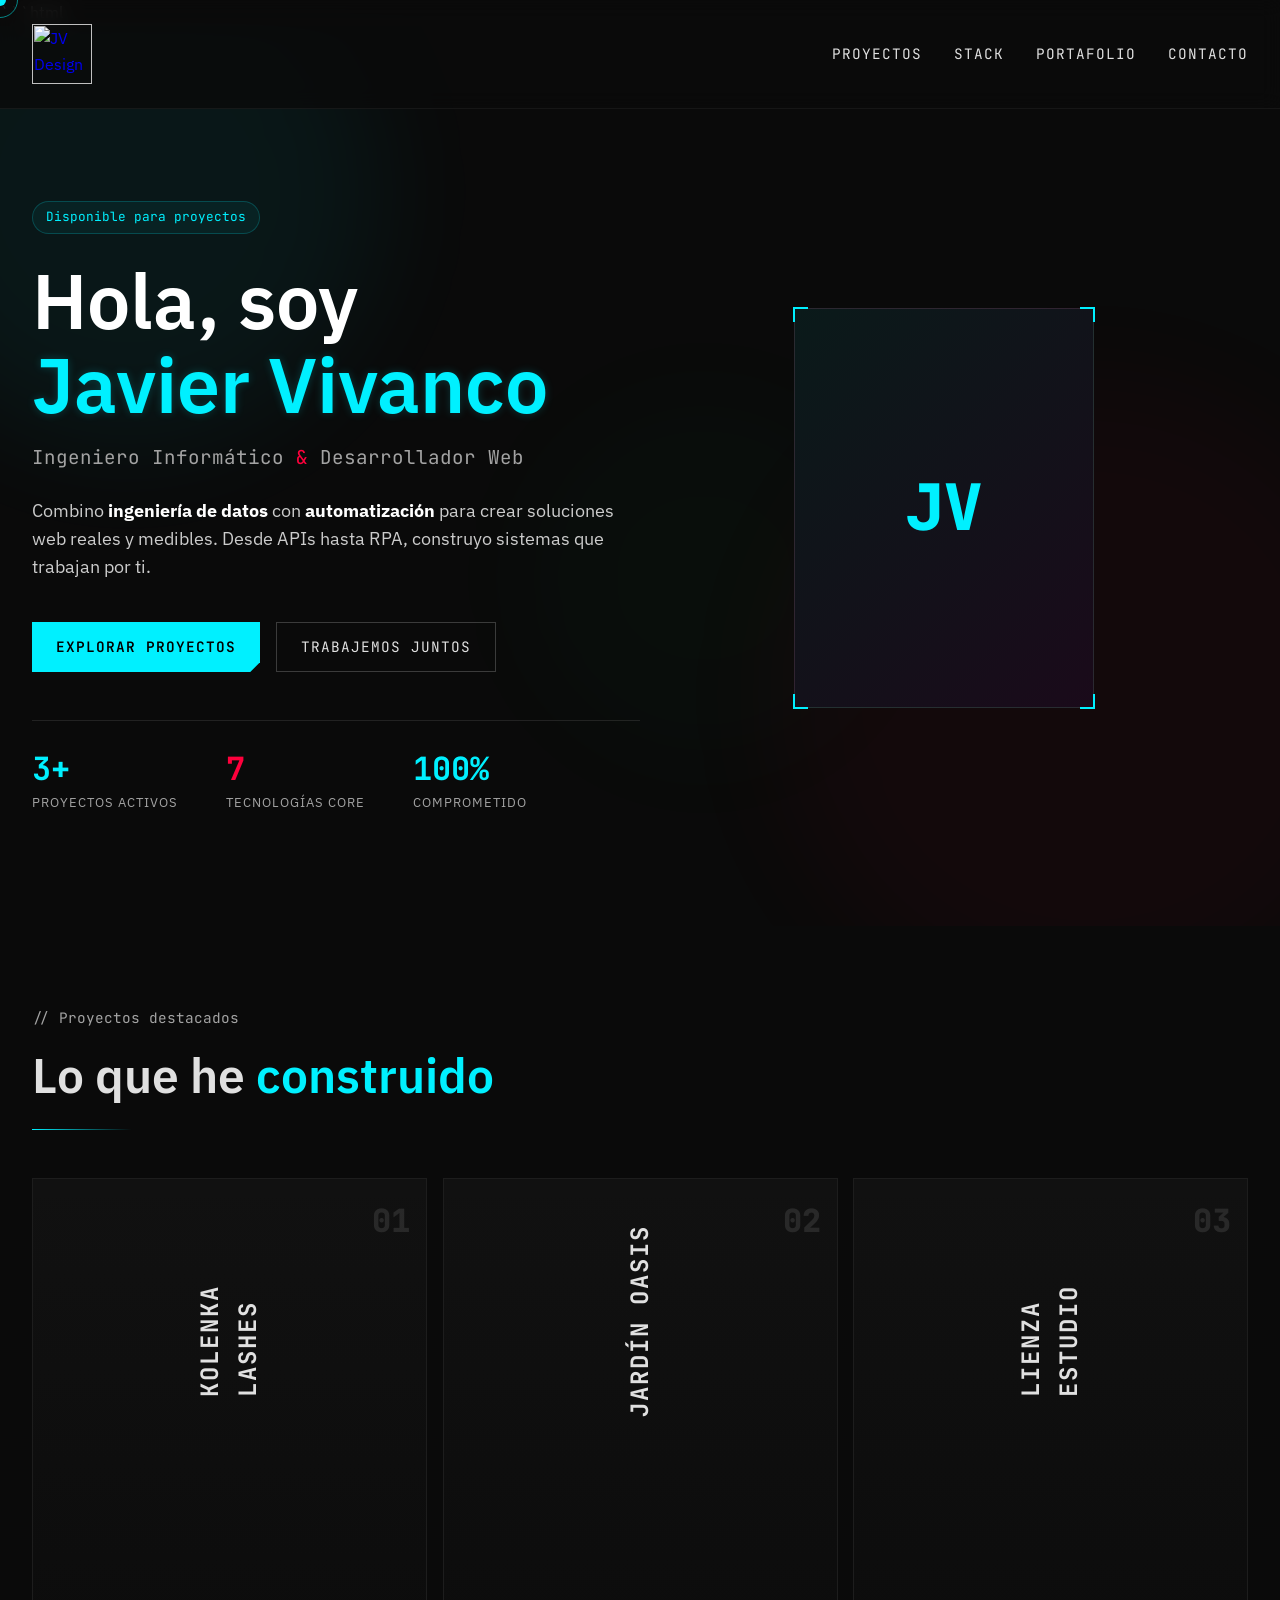
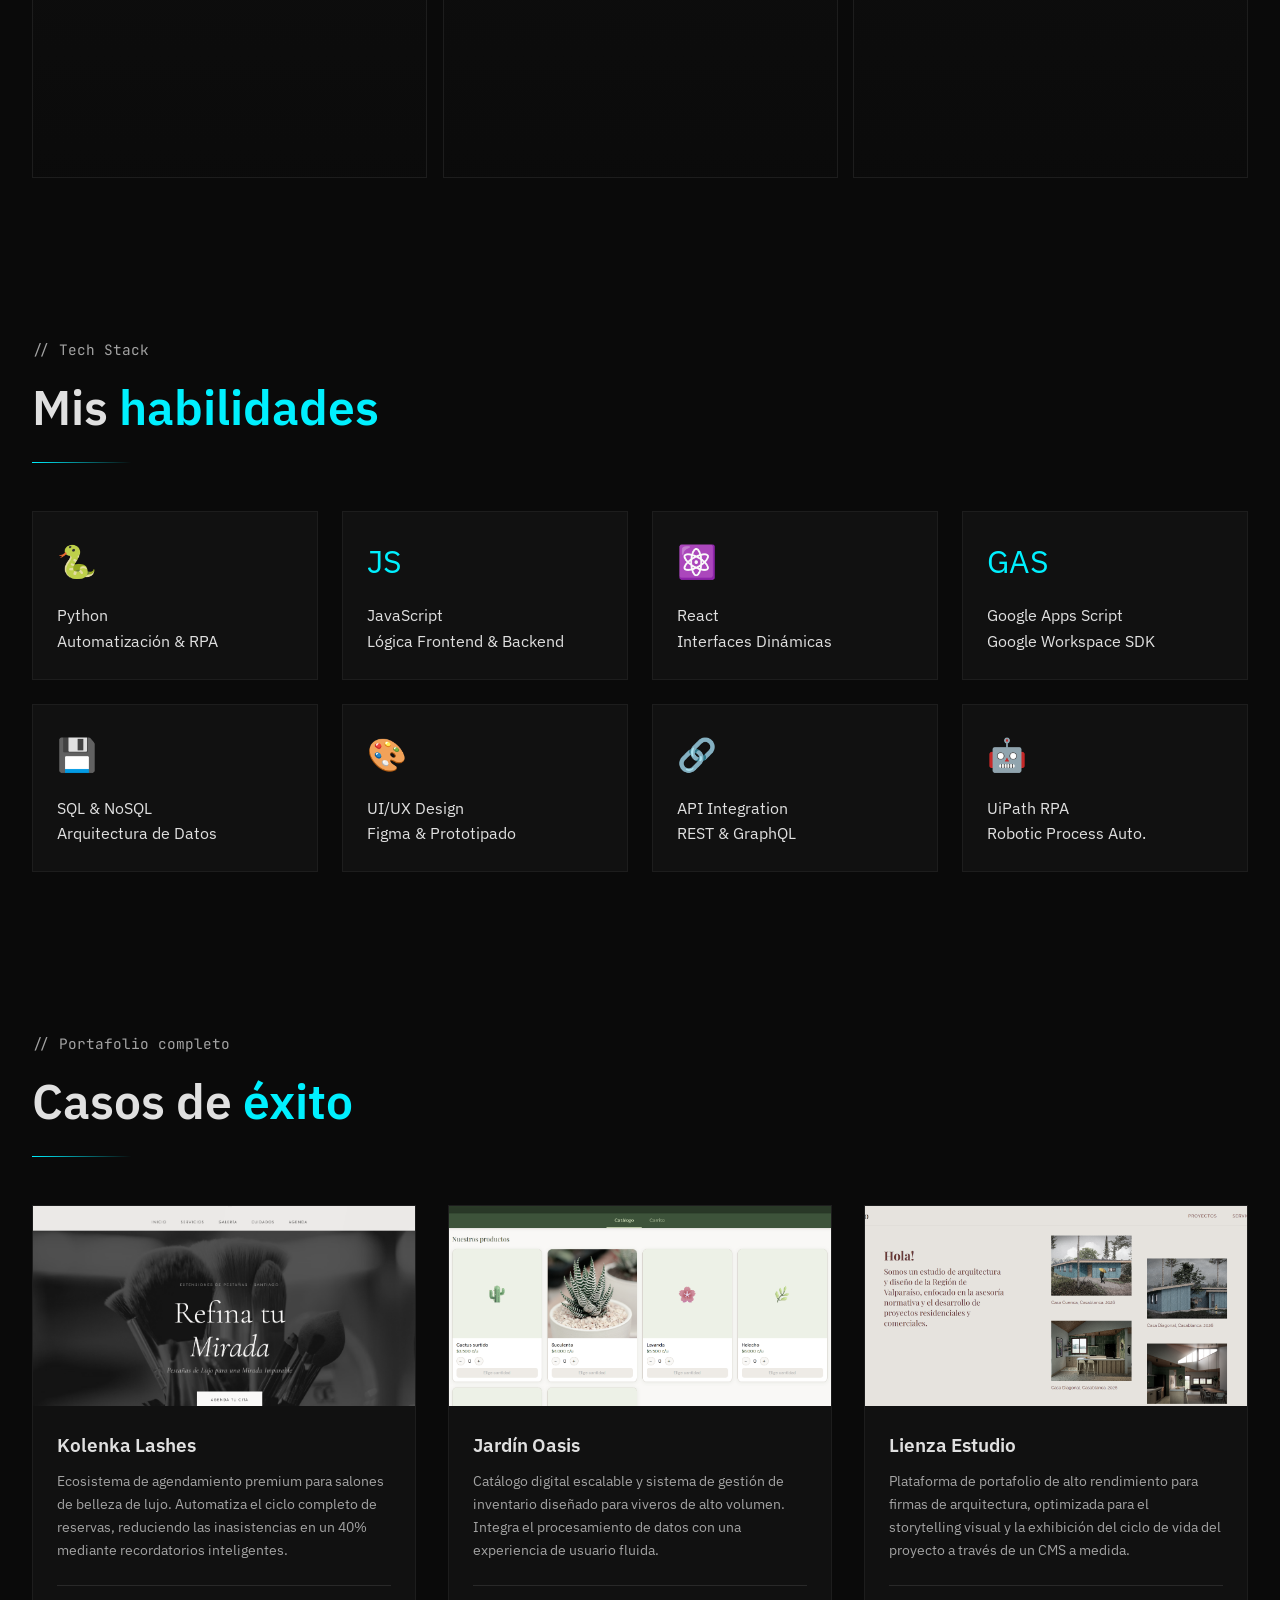
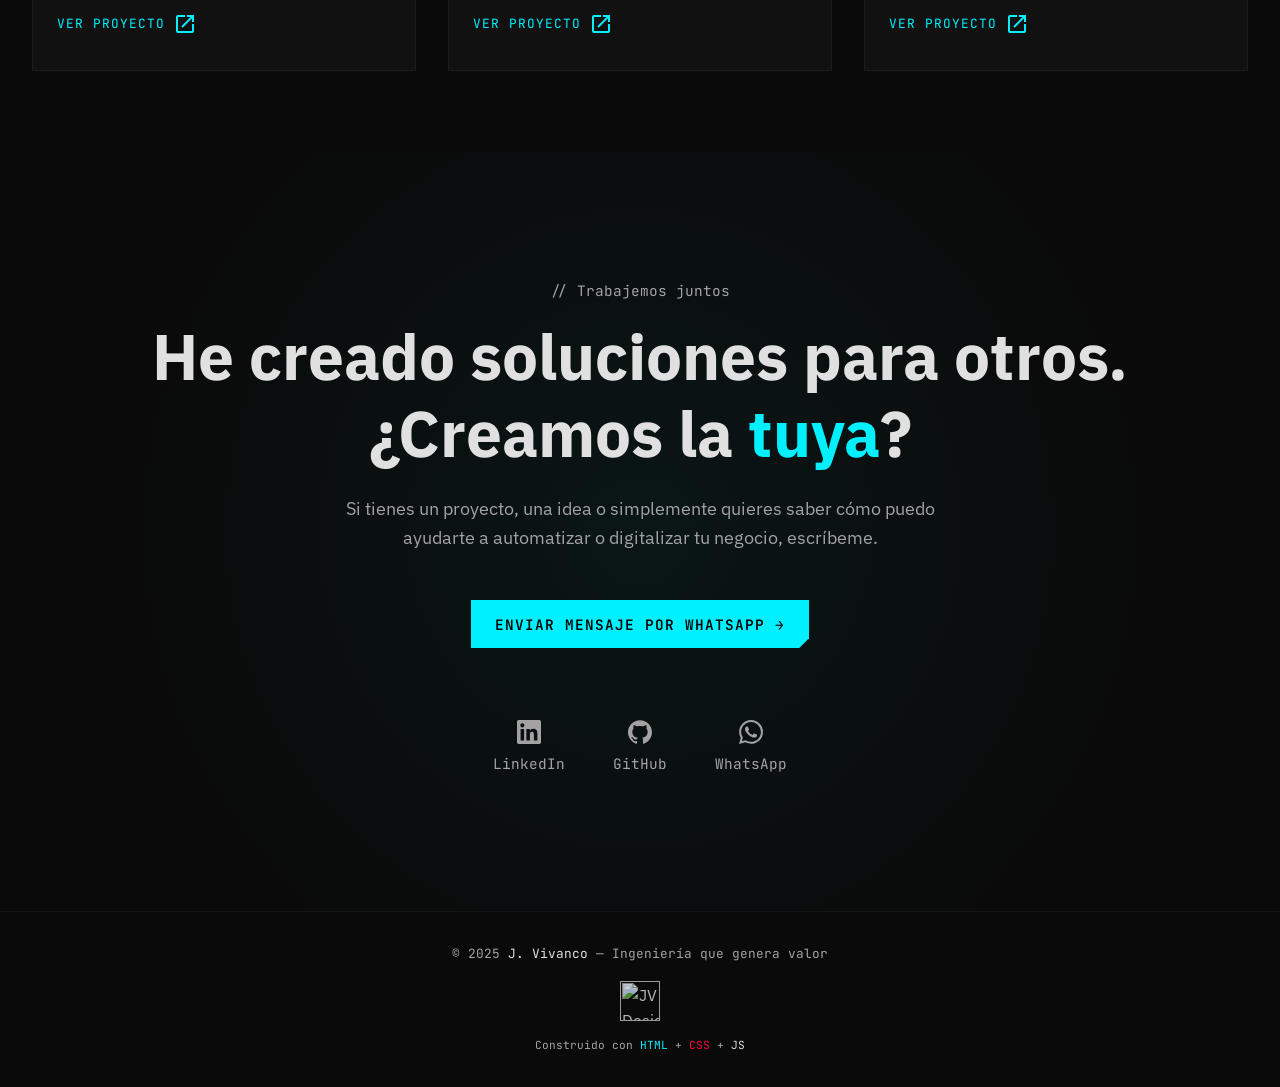
==== index.html @ 3ca5e7ee "Corrección index" ====
<html lang="es">

<head></head>

<body>```html




    <meta charset="utf-8" />
    <meta content="width=device-width, initial-scale=1.0" name="viewport" />
    <title>JV Design Solutions | Javier Vivanco - Ingeniería &amp; Desarrollo Web</title>
    <meta
        content="Especialista en automatización de procesos, ingeniería de datos y desarrollo de soluciones web de alto impacto. Transforma tu negocio con tecnología real."
        name="description" />
    <meta content="JV Design Solutions - Ingeniería que genera valor" property="og:title" />
    <meta
        content="Automatización, datos y desarrollo web a medida. Revisa mis proyectos destacados como Kolenka Lashes y Jardín Oasis."
        property="og:description" />
    <meta
        content="https://images.unsplash.com/photo-1555066931-4365d14bab8c?auto=format&amp;fit=crop&amp;w=1200&amp;q=80"
        property="og:image" />
    <meta content="https://jvivancodev.github.io" property="og:url" />
    <meta content="website" property="og:type" />
    <meta content="summary_large_image" name="twitter:card" />
    <meta content="JV Design Solutions - Ingeniería que genera valor" name="twitter:title" />
    <meta
        content="Automatización, datos y desarrollo web a medida. Revisa mis proyectos destacados como Kolenka Lashes y Jardín Oasis."
        name="twitter:description" />
    <meta
        content="https://images.unsplash.com/photo-1555066931-4365d14bab8c?auto=format&amp;fit=crop&amp;w=1200&amp;q=80"
        name="twitter:image" />
    <link href="https://fonts.googleapis.com" rel="preconnect" />
    <link crossorigin="" href="https://fonts.gstatic.com" rel="preconnect" />
    <link as="style" href="https://fonts.googleapis.com/css2?family=JetBrains+Mono:..." rel="preload" />
    <link
        href="https://fonts.googleapis.com/css2?family=JetBrains+Mono:ital,wght@0,100..800;1,100..800&amp;family=IBM+Plex+Sans:ital,wght@0,300;0,400;0,500;0,600;1,300&amp;display=swap"
        rel="stylesheet" />
    <link href="favicon.ico" rel="icon" type="image/png" />
    <link rel="stylesheet" href="css/styles.css">
    <script type="application/ld+json">
{
  "@context": "https://schema.org",
  "@type": "Person",
  "name": "Javier Vivanco",
  "jobTitle": "Ingeniero Informático",
  "url": "https://tudominio.com",
  "sameAs": [
    "https://www.linkedin.com/in/javier-vivanco/",
    "https://github.com/JVivancoDev"
  ]
}
</script>
    <link
        href="https://fonts.googleapis.com/css2?family=Material+Symbols+Outlined:wght,FILL@100..700,0..1&amp;display=swap"
        rel="stylesheet" />
    <div class="cursor" id="cursor"></div>
    <div class="cursor-ring" id="cursorRing"></div>
    <!-- NAV -->
    <nav>
        <a class="nav-logo" href="#hero">
            <img alt="JV Design Solutions" class="logo-img" loading="lazy"
                src="https://lh3.googleusercontent.com/aida/[base64]"
                style="height: 60px; width: auto; object-fit: contain;" />
        </a>
        <ul class="nav-links">
            <li><a href="#proyectos">Proyectos</a></li>
            <li><a href="#habilidades">Stack</a></li>
            <li><a href="#portafolio">Portafolio</a></li>
            <li><a href="#contacto">Contacto</a></li>
        </ul>
        <div class="burger" id="burger">
            <span></span>
            <span></span>
            <span></span>
        </div>
    </nav>
    <!-- HERO -->
    <section id="hero">
        <div class="hero-ambient">
            <div class="blob blob-1"></div>
            <div class="blob blob-2"></div>
            <div class="blob blob-3"></div>
        </div>
        <div class="hero-content">
            <div class="hero-tag">Disponible para proyectos</div>
            <h1>
                <span class="name">Hola, soy</span><br /><span class="accent-cyan">Javier Vivanco</span>
            </h1>
            <p class="hero-role">Ingeniero Informático <span>&amp;</span> Desarrollador Web</p>
            <p class="hero-desc">
                Combino <strong>ingeniería de datos</strong> con <strong>automatización</strong> para crear soluciones
                web
                reales y medibles. Desde APIs hasta RPA, construyo sistemas que trabajan por ti.
            </p>
            <div class="hero-cta">
                <a class="btn-primary" href="#portafolio">Explorar proyectos</a>
                <a class="btn-outline" href="#contacto">Trabajemos juntos</a>
            </div>
            <div class="hero-stats">
                <div class="stat">
                    <span class="stat-n">3+</span>
                    <span class="stat-l">Proyectos activos</span>
                </div>
                <div class="stat">
                    <span class="stat-n mag">7</span>
                    <span class="stat-l">Tecnologías core</span>
                </div>
                <div class="stat">
                    <span class="stat-n">100%</span>
                    <span class="stat-l">Comprometido</span>
                </div>
            </div>
        </div>
        <div class="hero-avatar">
            <div class="avatar-frame">
                <div class="avatar-glow"></div>
                <img alt="J. Vivanco" class="avatar-img" decoding="async" loading="lazy"
                    onerror="this.style.display='none'; this.parentElement.style.background='linear-gradient(135deg,#0a1a1a,#1a0a1a)'; this.parentElement.innerHTML += '&lt;div style=\'position:absolute;inset:0;display:flex;align-items:center;justify-content:center;font-family:var(--font-mono);color:var(--cyan);font-size:4rem;font-weight:800;\'&gt;JV&lt;/div&gt;';"
                    src="https://lh3.googleusercontent.com/aida/[base64]" />
                <div class="avatar-corner tl"></div>
                <div class="avatar-corner tr"></div>
                <div class="avatar-corner bl"></div>
                <div class="avatar-corner br"></div>
            </div>
        </div>
    </section>
    <!-- PANELS (Proyectos destacados) -->
    <section id="proyectos">
        <div class="section-container reveal">
            <div class="section-header">
                <span class="section-label">// Proyectos destacados</span>
                <h2 class="section-title">Lo que he <span class="g">construido</span></h2>
                <div class="section-divider"></div>
            </div>
        </div>
        <div class="panels-container reveal">
            <!-- Panel 1 -->
            <div class="panel panel-1">
                <div class="panel-bg"
                    style="background-image: url('https://lh3.googleusercontent.com/aida/[base64]');">
                </div>
                <div class="panel-overlay"></div>
                <div class="panel-accent-line"></div>
                <div class="panel-number">01</div>
                <div class="panel-content">
                    <span class="panel-title-v">KOLENKA LASHES</span>
                    <div class="panel-badge">Automatización &amp; Web</div>
                    <div class="panel-expanded">
                        <h3>Kolenka Lashes</h3>
                        <p class="panel-desc">Ecosistema de agendamiento premium para salones de belleza de lujo.
                            Automatiza el ciclo completo de reservas, reduciendo las inasistencias en un 40% mediante
                            recordatorios inteligentes.</p>
                        <div class="panel-tags">
                            <span class="panel-tag">Google Apps Script</span>
                            <span class="panel-tag">Calendar API</span>
                            <span class="panel-tag">Python</span>
                            <span class="panel-tag">HTML/CSS</span>
                        </div>
                        <button class="panel-btn" onclick="openModal('kolenka')">Ver más →</button>
                    </div>
                </div>
            </div>
            <!-- Panel 2 -->
            <div class="panel panel-2">
                <div class="panel-bg"
                    style="background-image: url('https://lh3.googleusercontent.com/aida/[base64]');">
                </div>
                <div class="panel-overlay"></div>
                <div class="panel-accent-line"></div>
                <div class="panel-number">02</div>
                <div class="panel-content">
                    <span class="panel-title-v">JARDÍN OASIS</span>
                    <div class="panel-badge">Catálogo &amp; Datos</div>
                    <div class="panel-expanded">
                        <h3>Jardín Oasis</h3>
                        <p class="panel-desc">Catálogo digital escalable y sistema de gestión de inventario diseñado
                            para viveros de alto volumen. Integra el procesamiento de datos con una experiencia de
                            usuario fluida.</p>
                        <div class="panel-tags">
                            <span class="panel-tag">JavaScript</span>
                            <span class="panel-tag">SQL</span>
                            <span class="panel-tag">Google Sheets API</span>
                            <span class="panel-tag">CSS</span>
                        </div>
                        <button class="panel-btn" onclick="openModal('jardin')">Ver más →</button>
                    </div>
                </div>
            </div>
            <!-- Panel 3 -->
            <div class="panel panel-3">
                <div class="panel-bg"
                    style="background-image: url('https://lh3.googleusercontent.com/aida/[base64]');">
                </div>
                <div class="panel-overlay"></div>
                <div class="panel-accent-line"></div>
                <div class="panel-number">03</div>
                <div class="panel-content">
                    <span class="panel-title-v">LIENZA ESTUDIO</span>
                    <div class="panel-badge">Web Portafolio Arquitectura</div>
                    <div class="panel-expanded">
                        <h3>Lienza Estudio</h3>
                        <p class="panel-desc">Plataforma de portafolio de alto rendimiento para firmas de arquitectura,
                            optimizada para el storytelling visual y la exhibición del ciclo de vida del proyecto a
                            través de un CMS a medida.</p>
                        <div class="panel-tags">
                            <span class="panel-tag">Google Apps Script</span>
                            <span class="panel-tag">HTML/CSS</span>
                            <span class="panel-tag">JavaScript</span>
                            <span class="panel-tag">Python</span>
                        </div>
                        <button class="panel-btn" onclick="openModal('lienza')">Ver más →</button>
                    </div>
                </div>
            </div>
        </div>
    </section>
    <!-- SKILLS -->
    <section id="habilidades">
        <div class="section-header reveal">
            <span class="section-label">// Tech Stack</span>
            <h2 class="section-title">Mis <span class="g">habilidades</span></h2>
            <div class="section-divider"></div>
        </div>
        <div class="skills-grid reveal" id="skills-container"></div>
    </section>
    <!-- PORTFOLIO CARDS -->
    <section id="portafolio">
        <div class="section-header reveal">
            <span class="section-label">// Portafolio completo</span>
            <h2 class="section-title">Casos de <span class="g">éxito</span></h2>
            <div class="section-divider"></div>
        </div>
        <div class="portfolio-grid" id="projects-container"></div>
    </section>
    <!-- CONTACT -->
    <section id="contacto">
        <div class="contact-ambient"></div>
        <div class="reveal">
            <span class="section-label">// Trabajemos juntos</span>
            <h2 class="contact-cta">He creado soluciones para otros.<br />¿Creamos la <span class="g">tuya</span>?</h2>
            <p class="contact-sub">Si tienes un proyecto, una idea o simplemente quieres saber cómo puedo ayudarte a
                automatizar o digitalizar tu negocio, escríbeme.</p>
            <div style="display:flex;justify-content:center;">
                <a class="btn-primary" href="https://wa.me/56936757475" style="font-size:.9rem;" target="_blank">Enviar
                    mensaje
                    por WhatsApp →</a>
            </div>
            <div class="contact-links">
                <a class="contact-link" href="https://www.linkedin.com/in/javier-vivanco/" target="_blank">
                    <svg viewbox="0 0 24 24">
                        <path
                            d="M20.447 20.452h-3.554v-5.569c0-1.328-.027-3.037-1.852-3.037-1.853 0-2.136 1.445-2.136 2.939v5.667H9.351V9h3.414v1.561h.046c.477-.9 1.637-1.85 3.37-1.85 3.601 0 4.267 2.37 4.267 5.455v6.286zM5.337 7.433c-1.144 0-2.063-.926-2.063-2.065 0-1.138.92-2.063 2.063-2.063 1.14 0 2.064.925 2.064 2.063 0 1.139-.925 2.065-2.064 2.065zm1.782 13.019H3.555V9h3.564v11.452zM22.225 0H1.771C.792 0 0 .774 0 1.729v20.542C0 23.227.792 24 1.771 24h20.451C23.2 24 24 23.227 24 22.271V1.729C24 .774 23.2 0 22.222 0h.003z">
                        </path>
                    </svg>
                    LinkedIn
                </a>
                <a class="contact-link" href="https://github.com/JVivancoDev" target="_blank">
                    <svg viewbox="0 0 24 24">
                        <path
                            d="M12 .297c-6.63 0-12 5.373-12 12 0 5.303 3.438 9.8 8.205 11.385.6.113.82-.258.82-.577 0-.285-.01-1.04-.015-2.04-3.338.724-4.042-1.61-4.042-1.61C4.422 18.07 3.633 17.7 3.633 17.7c-1.087-.744.084-.729.084-.729 1.205.084 1.838 1.236 1.838 1.236 1.07 1.835 2.809 1.305 3.495.998.108-.776.417-1.305.76-1.605-2.665-.3-5.466-1.332-5.466-5.93 0-1.31.465-2.38 1.235-3.22-.135-.303-.54-1.523.105-3.176 0 0 1.005-.322 3.3 1.23.96-.267 1.98-.399 3-.405 1.02.006 2.04.138 3 .405 2.28-1.552 3.285-1.23 3.285-1.23.645 1.653.24 2.873.12 3.176.765.84 1.23 1.91 1.23 3.22 0 4.61-2.805 5.625-5.475 5.92.42.36.81 1.096.81 2.22 0 1.606-.015 2.896-.015 3.286 0 .315.21.69.825.57C20.565 22.092 24 17.592 24 12.297c0-6.627-5.373-12-12-12">
                        </path>
                    </svg>
                    GitHub
                </a>
                <a class="contact-link wsp" href="https://wa.me/56936757475" target="_blank">
                    <svg viewbox="0 0 24 24">
                        <path
                            d="M17.472 14.382c-.297-.149-1.758-.867-2.03-.967-.273-.099-.471-.148-.67.15-.197.297-.767.966-.94 1.164-.173.199-.347.223-.644.075-.297-.15-1.255-.463-2.39-1.475-.883-.788-1.48-1.761-1.653-2.059-.173-.297-.018-.458.13-.606.134-.133.298-.347.446-.52.149-.174.198-.298.298-.497.099-.198.05-.371-.025-.52-.075-.149-.669-1.612-.916-2.207-.242-.579-.487-.5-.669-.51-.173-.008-.371-.01-.57-.01-.198 0-.52.074-.792.372-.272.297-1.04 1.016-1.04 2.479 0 1.462 1.065 2.875 1.213 3.074.149.198 2.096 3.2 5.077 4.487.709.306 1.262.489 1.694.625.712.227 1.36.195 1.871.118.571-.085 1.758-.719 2.006-1.413.248-.694.248-1.289.173-1.413-.074-.124-.272-.198-.57-.347m-5.421 7.403h-.004a9.87 9.87 0 01-5.031-1.378l-.361-.214-3.741.982.998-3.648-.235-.374a9.86 9.86 0 01-1.51-5.26c.001-5.45 4.436-9.884 9.888-9.884 2.64 0 5.122 1.03 6.988 2.898a9.825 9.825 0 012.893 6.994c-.003 5.45-4.437 9.884-9.885 9.884m8.413-18.297A11.815 11.815 0 0012.05 0C5.495 0 .16 5.335.157 11.892c0 2.096.547 4.142 1.588 5.945L.057 24l6.305-1.654a11.882 11.882 0 005.683 1.448h.005c6.554 0 11.89-5.335 11.893-11.893a11.821 11.821 0 00-3.48-8.413z">
                        </path>
                    </svg>
                    WhatsApp
                </a>
            </div>
        </div>
    </section>
    <!-- FOOTER -->
    <footer>
        <p class="footer-text">© 2025 <span>J. Vivanco</span> — Ingeniería que genera valor</p>
        <img alt="JV Design Solutions" class="logo-img" loading="lazy"
            src="https://lh3.googleusercontent.com/aida/[base64]"
            style="height: 40px; width: auto; opacity: 0.8; object-fit: contain;" />
        <p class="footer-sig" style="font-family:var(--font-mono);font-size:.7rem;color:var(--text-muted);">Construido
            con
            <span style="color:var(--cyan)">HTML</span> + <span style="color:var(--magenta)">CSS</span> + <span
                style="color:var(--text)">JS</span>
        </p>
    </footer>
    <!-- MODAL GALERÍA -->
    <div class="modal-overlay" id="modal" onclick="closeModalOutside(event)">
        <div class="modal-box">
            <div class="modal-header">
                <span class="modal-title" id="modal-title">Galería Técnica</span>
                <button class="modal-close" onclick="closeModal()">✕</button>
            </div>
            <div class="modal-body" id="modal-body"></div>
        </div>
    </div>
    <script src="js/script.js"></script>
</body>

</html>
---- css/styles.css ----
/* Previous styles ... */
:root {
  --cyan: #00f0ff;
  --cyan-dim: rgba(0, 240, 255, 0.2);
  --magenta: #ff003c;
  --bg: #0a0a0a;
  --bg-panel: #111111;
  --text: #e0e0e0;
  --text-muted: #a3a3a3;
  /* Improved contrast for WCAG AA */
  --font-mono: 'JetBrains Mono', monospace;
  --font-sans: 'IBM Plex Sans', sans-serif;
  --transition: 0.3s cubic-bezier(0.25, 0.8, 0.25, 1);
}

* {
  box-sizing: border-box;
  margin: 0;
  padding: 0;
}

html {
  scroll-behavior: smooth;
}

body {
  font-family: var(--font-sans);
  background-color: var(--bg);
  color: var(--text);
  overflow-x: hidden;
  line-height: 1.6;
}

/* Improved focus states for accessibility */
a:focus-visible,
button:focus-visible,
.panel:focus-visible,
.skill-card:focus-visible,
.project-card:focus-visible {
  outline: 2px solid var(--cyan);
  outline-offset: 4px;
  border-radius: 4px;
}

.text-muted {
  color: var(--text-muted);
}

.accent-cyan {
  color: var(--cyan);
  text-shadow: 0 0 10px var(--cyan-dim);
}

.g {
  color: var(--cyan);
}

.blob,
.panel,
.project-card {
  will-change: transform, opacity;
}

/* ── CUSTOM CURSOR ── */
@media (hover: hover) {
  body {
    cursor: none;
  }
}

/* ── CUSTOM CURSOR ── */
.cursor {
  position: fixed;
  top: 0;
  left: 0;
  width: 12px;
  height: 12px;
  background: var(--cyan);
  border-radius: 50%;
  pointer-events: none;
  z-index: 9999;
  /* mix-blend-mode: screen; */
  transform: translate(0, 0);
  transition: width .2s, height .2s, background .2s;
}

.cursor-ring {
  position: fixed;
  top: 0;
  left: 0;
  width: 36px;
  height: 36px;
  border: 1px solid rgba(0, 255, 255, 0.5);
  border-radius: 50%;
  pointer-events: none;
  z-index: 9998;
  transform: translate(0, 0);
  transition: transform .1s ease, width .3s, height .3s, border-color .3s;
}

body.hovering .cursor {
  width: 6px;
  height: 6px;
}

body.hovering .cursor-ring {
  width: 54px;
  height: 54px;
  border-color: var(--magenta);
}

/* ── CORRECCIÓN DEL CURSOR (Solo fragmento solicitado) ── */

/* Deshabilitar el cursor nativo en todo el sitio para que solo se vea el personalizado */
html,
body,
a,
button,
.panel,
.skill-card,
.project-card {
  cursor: none !important;
}

/* El cursor personalizado sigue manteniendo su lógica de posicionamiento por JS */
.cursor,
.cursor-ring {
  position: fixed;
  top: 0;
  left: 0;
  pointer-events: none;
  z-index: 9999;
  transform: translate(-50%, -50%);
}

/* Opcional: Asegurar que en móviles se recupere el comportamiento táctil estándar */
@media (max-width: 1024px) {

  html,
  body,
  a,
  button {
    cursor: auto !important;
  }

  .cursor,
  .cursor-ring {
    display: none !important;
  }
}

nav {
  position: fixed;
  top: 0;
  width: 100%;
  padding: 1.5rem 2rem;
  display: flex;
  justify-content: space-between;
  align-items: center;
  z-index: 1000;
  background: rgba(10, 10, 10, 0.8);
  backdrop-filter: blur(10px);
  border-bottom: 1px solid rgba(255, 255, 255, 0.05);
}

.nav-logo .logo-img {
  height: 40px;
  width: auto;
}

.nav-links {
  display: flex;
  list-style: none;
  gap: 2rem;
}

.nav-links a {
  color: var(--text);
  text-decoration: none;
  font-family: var(--font-mono);
  font-size: 0.9rem;
  text-transform: uppercase;
  letter-spacing: 1px;
  transition: color var(--transition);
  min-height: 44px;
  /* Minimum tap target */
  min-width: 44px;
  display: inline-flex;
  align-items: center;
  justify-content: center;
}

@media (hover: hover) {
  .nav-links a:hover {
    color: var(--cyan);
  }
}

.burger {
  display: none;
  flex-direction: column;
  gap: 5px;
  cursor: pointer;
  min-height: 44px;
  /* Minimum tap target */
  min-width: 44px;
  justify-content: center;
  align-items: center;
}

.burger span {
  width: 25px;
  height: 2px;
  background: var(--text);
  transition: var(--transition);
}

#hero {
  min-height: 100vh;
  display: flex;
  align-items: center;
  padding: 6rem 2rem 2rem;
  position: relative;
  overflow: hidden;
  max-width: 1400px;
  margin: 0 auto;
}

.hero-ambient {
  position: absolute;
  inset: 0;
  z-index: -1;
  overflow: hidden;
}

.blob {
  position: absolute;
  border-radius: 50%;
  filter: blur(60px);
  opacity: 0.4;
  animation: float 15s infinite alternate ease-in-out;
  transform: translateZ(0);
}

.blob-1 {
  top: -10%;
  left: -10%;
  width: 40vw;
  height: 40vw;
  background: rgba(0, 240, 255, 0.15);
}

.blob-2 {
  bottom: -10%;
  right: -10%;
  width: 50vw;
  height: 50vw;
  background: rgba(255, 0, 60, 0.1);
  animation-delay: -5s;
}

.blob-3 {
  top: 40%;
  left: 40%;
  width: 30vw;
  height: 30vw;
  background: rgba(0, 255, 128, 0.05);
  animation-delay: -10s;
}

@keyframes float {
  0% {
    transform: translate(0, 0) scale(1) translateZ(0);
  }

  100% {
    transform: translate(5%, 5%) scale(1.05) translateZ(0);
  }
}

.hero-content {
  flex: 1;
  max-width: 800px;
  z-index: 1;
}

.hero-tag {
  display: inline-block;
  font-family: var(--font-mono);
  font-size: 0.8rem;
  color: var(--cyan);
  border: 1px solid var(--cyan-dim);
  padding: 0.3rem 0.8rem;
  border-radius: 20px;
  margin-bottom: 1.5rem;
  background: rgba(0, 240, 255, 0.05);
}

.hero-content h1 {
  font-size: clamp(2.5rem, 6vw, 5rem);
  line-height: 1.1;
  margin-bottom: 1rem;
  font-weight: 600;
}

.name {
  color: #fff;
}

.hero-role {
  font-family: var(--font-mono);
  font-size: clamp(1rem, 2vw, 1.2rem);
  color: var(--text-muted);
  margin-bottom: 1.5rem;
}

.hero-role span {
  color: var(--magenta);
}

.hero-desc {
  font-size: 1.1rem;
  max-width: 600px;
  margin-bottom: 2.5rem;
  color: #ccc;
}

.hero-desc strong {
  color: #fff;
}

.hero-cta {
  display: flex;
  gap: 1rem;
  margin-bottom: 3rem;
}

.btn-primary,
.btn-outline,
.panel-btn {
  padding: 0.8rem 1.5rem;
  font-family: var(--font-mono);
  font-size: 0.9rem;
  text-decoration: none;
  text-transform: uppercase;
  letter-spacing: 1px;
  transition: var(--transition);
  cursor: pointer;
  display: inline-flex;
  align-items: center;
  justify-content: center;
  border: none;
  min-height: 44px;
  /* Minimum tap target */
}

.btn-primary {
  background: var(--cyan);
  color: #000;
  font-weight: 600;
  clip-path: polygon(0 0, 100% 0, 100% calc(100% - 10px), calc(100% - 10px) 100%, 0 100%);
}

.btn-outline {
  background: transparent;
  color: var(--text);
  border: 1px solid rgba(255, 255, 255, 0.2);
}

@media (hover: hover) {
  .btn-primary:hover {
    background: #fff;
    transform: translateY(-2px);
  }

  .btn-outline:hover {
    border-color: var(--cyan);
    color: var(--cyan);
  }
}

.hero-stats {
  display: flex;
  gap: 3rem;
  border-top: 1px solid rgba(255, 255, 255, 0.1);
  padding-top: 2rem;
}

.stat {
  display: flex;
  flex-direction: column;
}

.stat-n {
  font-family: var(--font-mono);
  font-size: 2rem;
  font-weight: 700;
  color: var(--cyan);
  line-height: 1;
}

.stat-n.mag {
  color: var(--magenta);
}

.stat-l {
  font-size: 0.8rem;
  color: var(--text-muted);
  text-transform: uppercase;
  letter-spacing: 1px;
  margin-top: 0.5rem;
}

.hero-avatar {
  flex: 1;
  display: flex;
  justify-content: center;
  align-items: center;
  perspective: 1000px;
}

.avatar-frame {
  position: relative;
  width: 300px;
  height: 400px;
  border: 1px solid rgba(255, 255, 255, 0.1);
  background: var(--bg-panel);
  transform-style: preserve-3d;
  transition: transform 0.5s ease;
}

@media (hover: hover) {
  .avatar-frame:hover {
    transform: rotateY(-5deg) rotateX(5deg);
  }
}

.avatar-glow {
  position: absolute;
  inset: -20px;
  background: radial-gradient(circle at center, rgba(0, 240, 255, 0.2), transparent 70%);
  opacity: 0;
  transition: opacity var(--transition);
  z-index: -1;
}

@media (hover: hover) {
  .avatar-frame:hover .avatar-glow {
    opacity: 1;
  }
}

.avatar-img {
  width: 100%;
  height: 100%;
  object-fit: cover;
  filter: grayscale(100%) contrast(1.2);
  transition: filter var(--transition);
}

@media (hover: hover) {
  .avatar-frame:hover .avatar-img {
    filter: grayscale(0%);
  }
}

.avatar-corner {
  position: absolute;
  width: 15px;
  height: 15px;
  border: 2px solid var(--cyan);
}

.tl {
  top: -2px;
  left: -2px;
  border-right: none;
  border-bottom: none;
}

.tr {
  top: -2px;
  right: -2px;
  border-left: none;
  border-bottom: none;
}

.bl {
  bottom: -2px;
  left: -2px;
  border-right: none;
  border-top: none;
}

.br {
  bottom: -2px;
  right: -2px;
  border-left: none;
  border-top: none;
}

section {
  padding: 5rem 2rem;
  max-width: 1400px;
  margin: 0 auto;
}

.section-header {
  margin-bottom: 3rem;
}

.section-label {
  font-family: var(--font-mono);
  color: var(--text-muted);
  font-size: 0.9rem;
}

.section-title {
  font-size: clamp(2rem, 4vw, 3rem);
  font-weight: 600;
  margin-top: 0.5rem;
}

.section-divider {
  height: 1px;
  background: linear-gradient(90deg, var(--cyan), transparent);
  width: 100px;
  margin-top: 1rem;
}

.panels-container {
  display: flex;
  flex-direction: column;
  gap: 2rem;
}

.panel {
  position: relative;
  height: 250px;
  background: var(--bg-panel);
  border: 1px solid rgba(255, 255, 255, 0.05);
  overflow: hidden;
  display: flex;
  align-items: center;
  transition: all 0.4s ease;
  cursor: pointer;
}

@media (min-width: 768px) {
  .panels-container {
    flex-direction: row;
    height: 600px;
    gap: 1rem;
  }

  .panel {
    height: 100%;
    flex: 1;
  }

  @media (hover: hover) {
    .panel:hover {
      flex: 3;
    }
  }
}

.panel-bg {
  position: absolute;
  inset: 0;
  background-size: cover;
  background-position: center;
  filter: grayscale(100%) opacity(0.3);
  transition: filter 0.4s ease;
}

@media (hover: hover) {
  .panel:hover .panel-bg {
    filter: grayscale(0%) opacity(0.6);
  }
}

.panel-overlay {
  position: absolute;
  inset: 0;
  background: linear-gradient(to top, rgba(10, 10, 10, 0.9) 0%, transparent 100%);
}

.panel-accent-line {
  position: absolute;
  top: 0;
  left: 0;
  width: 100%;
  height: 3px;
  background: var(--cyan);
  transform: scaleX(0);
  transform-origin: left;
  transition: transform 0.4s ease;
}

@media (hover: hover) {
  .panel:hover .panel-accent-line {
    transform: scaleX(1);
  }
}

.panel-number {
  position: absolute;
  top: 1rem;
  right: 1rem;
  font-family: var(--font-mono);
  font-size: 2rem;
  font-weight: 800;
  color: rgba(255, 255, 255, 0.1);
  transition: color 0.4s ease;
}

@media (hover: hover) {
  .panel:hover .panel-number {
    color: var(--cyan);
  }
}

.panel-content {
  position: relative;
  z-index: 2;
  padding: 2rem;
  width: 100%;
  height: 100%;
  display: flex;
  flex-direction: column;
  justify-content: flex-end;
}

.panel-title-v {
  font-family: var(--font-mono);
  font-size: 1.5rem;
  font-weight: 700;
  letter-spacing: 2px;
  margin-bottom: auto;
  transition: opacity 0.3s;
}

@media (min-width: 768px) {
  .panel-title-v {
    writing-mode: vertical-rl;
    text-orientation: mixed;
    transform: rotate(180deg);
    margin: auto;
  }

  @media (hover: hover) {
    .panel:hover .panel-title-v {
      opacity: 0;
      position: absolute;
    }
  }
}

.panel-badge {
  display: inline-block;
  font-family: var(--font-mono);
  font-size: 0.7rem;
  background: var(--cyan-dim);
  color: var(--cyan);
  padding: 0.3rem 0.6rem;
  border-radius: 4px;
  margin-bottom: 1rem;
  opacity: 1;
  transform: translateY(0);
}

.panel-expanded {
  opacity: 1;
  transform: translateY(0);
  transition: all 0.4s ease;
}

@media (min-width: 768px) {

  .panel-badge,
  .panel-expanded {
    opacity: 0;
    transform: translateY(20px);
  }

  @media (hover: hover) {

    .panel:hover .panel-badge,
    .panel:hover .panel-expanded {
      opacity: 1;
      transform: translateY(0);
      transition-delay: 0.1s;
    }
  }
}

.panel-expanded h3 {
  font-size: 2rem;
  margin-bottom: 0.5rem;
}

.panel-desc {
  color: #ccc;
  font-size: 0.9rem;
  margin-bottom: 1.5rem;
  max-width: 400px;
}

.panel-tags {
  display: flex;
  flex-wrap: wrap;
  gap: 0.5rem;
  margin-bottom: 1.5rem;
}

.panel-tag {
  font-family: var(--font-mono);
  font-size: 0.7rem;
  padding: 0.2rem 0.5rem;
  border: 1px solid rgba(255, 255, 255, 0.2);
}

.panel-btn {
  background: #fff;
  color: #000;
  clip-path: polygon(0 0, 100% 0, 100% calc(100% - 10px), calc(100% - 10px) 100%, 0 100%);
}

.skills-grid {
  display: grid;
  grid-template-columns: repeat(auto-fill, minmax(250px, 1fr));
  gap: 1.5rem;
}

.skill-card {
  background: var(--bg-panel);
  border: 1px solid rgba(255, 255, 255, 0.05);
  padding: 1.5rem;
  transition: var(--transition);
  position: relative;
  overflow: hidden;
}

@media (hover: hover) {
  .skill-card:hover {
    border-color: rgba(0, 240, 255, 0.3);
    transform: translateY(-5px);
  }
}

.skill-card::before {
  content: '';
  position: absolute;
  top: 0;
  left: 0;
  width: 100%;
  height: 2px;
  background: var(--cyan);
  transform: scaleX(0);
  transform-origin: left;
  transition: transform 0.3s ease;
}

@media (hover: hover) {
  .skill-card:hover::before {
    transform: scaleX(1);
  }
}

.skill-icon {
  font-size: 2rem;
  margin-bottom: 1rem;
  color: var(--cyan);
}

.skill-title {
  font-size: 1.2rem;
  font-weight: 600;
  margin-bottom: 0.5rem;
}

.skill-desc {
  color: var(--text-muted);
  font-size: 0.9rem;
}

.portfolio-grid {
  display: grid;
  grid-template-columns: repeat(auto-fill, minmax(300px, 1fr));
  gap: 2rem;
}

.project-card {
  background: var(--bg-panel);
  border: 1px solid rgba(255, 255, 255, 0.05);
  transition: var(--transition);
  display: flex;
  flex-direction: column;
}

@media (hover: hover) {
  .project-card:hover {
    border-color: rgba(255, 255, 255, 0.2);
    transform: translateY(-5px);
  }
}

.project-img-container {
  height: 200px;
  overflow: hidden;
  position: relative;
}

.project-img {
  width: 100%;
  height: 100%;
  object-fit: cover;
  filter: grayscale(50%);
  transition: filter var(--transition), transform var(--transition);
}

@media (hover: hover) {
  .project-card:hover .project-img {
    filter: grayscale(0%);
    transform: scale(1.05);
  }
}

.project-info {
  padding: 1.5rem;
  flex: 1;
  display: flex;
  flex-direction: column;
}

.project-title {
  font-size: 1.2rem;
  margin-bottom: 0.5rem;
  font-weight: 600;
}

.project-desc {
  color: var(--text-muted);
  font-size: 0.9rem;
  margin-bottom: 1.5rem;
  flex: 1;
}

.project-footer {
  display: flex;
  justify-content: space-between;
  align-items: center;
  border-top: 1px solid rgba(255, 255, 255, 0.1);
  padding-top: 1rem;
}

.project-link {
  color: var(--cyan);
  text-decoration: none;
  font-family: var(--font-mono);
  font-size: 0.8rem;
  text-transform: uppercase;
  letter-spacing: 1px;
  display: inline-flex;
  align-items: center;
  gap: 0.5rem;
  min-height: 44px;
  min-width: 44px;
}

@media (hover: hover) {
  .project-link:hover {
    text-decoration: underline;
  }
}

#contacto {
  text-align: center;
  position: relative;
  padding: 8rem 2rem;
}

.contact-ambient {
  position: absolute;
  inset: 0;
  background: radial-gradient(circle at center, rgba(0, 240, 255, 0.05), transparent 70%);
  z-index: -1;
}

#contacto .section-label {
  display: block;
  margin-bottom: 1rem;
}

.contact-cta {
  font-size: clamp(2rem, 5vw, 4rem);
  font-weight: 700;
  margin-bottom: 1.5rem;
  line-height: 1.2;
}

.contact-sub {
  color: var(--text-muted);
  max-width: 600px;
  margin: 0 auto 3rem;
  font-size: 1.1rem;
}

.contact-links {
  display: flex;
  justify-content: center;
  gap: 2rem;
  margin-top: 4rem;
  flex-wrap: wrap;
}

.contact-link {
  display: inline-flex;
  flex-direction: column;
  align-items: center;
  justify-content: center;
  gap: 0.5rem;
  color: var(--text-muted);
  text-decoration: none;
  font-family: var(--font-mono);
  font-size: 0.9rem;
  transition: var(--transition);
  min-height: 44px;
  /* Minimum tap target */
  min-width: 44px;
  padding: 0.5rem;
}

.contact-link svg {
  width: 24px;
  height: 24px;
  fill: currentColor;
}

@media (hover: hover) {
  .contact-link:hover {
    color: #fff;
    transform: translateY(-3px);
  }

  .contact-link.wsp:hover {
    color: #25D366;
  }
}

footer {
  padding: 2rem;
  border-top: 1px solid rgba(255, 255, 255, 0.05);
  display: flex;
  flex-direction: column;
  align-items: center;
  gap: 1rem;
  text-align: center;
}

.footer-text {
  font-family: var(--font-mono);
  font-size: 0.8rem;
  color: var(--text-muted);
}

.footer-text span {
  color: var(--text);
}

footer .logo-img {
  height: 20px;
  opacity: 0.5;
}

/* OPTIMIZED MODAL STYLES */
.modal-overlay {
  position: fixed;
  inset: 0;
  background: rgba(0, 0, 0, 0);
  backdrop-filter: blur(0px);
  z-index: 2000;
  display: none;
  align-items: center;
  justify-content: center;
  transition: background-color 0.4s ease, backdrop-filter 0.4s ease;
  pointer-events: none;
}

.modal-overlay.active {
  display: flex;
  background: rgba(0, 0, 0, 0.85);
  backdrop-filter: blur(10px);
  pointer-events: auto;
}

.modal-box {
  background: var(--bg);
  border: 1px solid rgba(255, 255, 255, 0.1);
  width: 90%;
  max-width: 900px;
  max-height: 90vh;
  overflow-y: auto;
  position: relative;
  opacity: 0;
  transform: translateY(30px) scale(0.95);
  transition: transform 0.5s cubic-bezier(0.16, 1, 0.3, 1), opacity 0.4s ease;
  will-change: transform, opacity;
}

.modal-box.active {
  opacity: 1;
  transform: translateY(0) scale(1);
}

.modal-header {
  padding: 1.5rem;
  border-bottom: 1px solid rgba(255, 255, 255, 0.1);
  display: flex;
  justify-content: space-between;
  align-items: center;
  position: sticky;
  top: 0;
  background: var(--bg);
  z-index: 10;
}

.modal-title {
  font-family: var(--font-mono);
  font-weight: 700;
  color: var(--cyan);
}

.modal-close {
  background: transparent;
  border: none;
  color: var(--text);
  font-size: 1.5rem;
  cursor: pointer;
  transition: color 0.3s;
  min-height: 44px;
  min-width: 44px;
  display: inline-flex;
  align-items: center;
  justify-content: center;
}

.modal-close:hover {
  color: var(--magenta);
}

.modal-body {
  padding: 2rem;
}

.modal-grid {
  display: grid;
  grid-template-columns: 1fr;
  gap: 2rem;
}

@media (min-width: 768px) {
  .modal-grid {
    grid-template-columns: 1fr 1fr;
  }
}

.modal-img-container {
  background: var(--bg-panel);
  border: 1px solid rgba(255, 255, 255, 0.05);
  padding: 0.5rem;
}

.modal-img {
  width: 100%;
  height: auto;
  display: block;
  border: 1px solid rgba(255, 255, 255, 0.1);
}

.modal-info h4 {
  font-size: 1.5rem;
  margin-bottom: 1rem;
}

.modal-info p {
  color: #ccc;
  margin-bottom: 1.5rem;
}

.modal-features {
  list-style: none;
  margin-bottom: 1.5rem;
}

.modal-features li {
  padding-left: 1.5rem;
  position: relative;
  margin-bottom: 0.5rem;
  font-size: 0.9rem;
  color: var(--text-muted);
}

.modal-features li::before {
  content: '>';
  position: absolute;
  left: 0;
  color: var(--cyan);
  font-family: var(--font-mono);
  font-weight: bold;
}

/* Skeleton Loading Styles */
@keyframes skeleton-pulse {
  0% {
    background-color: rgba(255, 255, 255, 0.05);
  }

  50% {
    background-color: rgba(255, 255, 255, 0.12);
  }

  100% {
    background-color: rgba(255, 255, 255, 0.05);
  }
}

.skeleton {
  animation: skeleton-pulse 1.5s ease-in-out infinite;
  border-radius: 4px;
}

.skeleton-text {
  height: 1em;
  margin-bottom: 0.5rem;
  width: 80%;
}

.skeleton-text.short {
  width: 50%;
}

.skeleton-icon {
  width: 2.5rem;
  height: 2.5rem;
  margin-bottom: 1rem;
  border-radius: 8px;
}

.skeleton-img {
  width: 100%;
  height: 200px;
}

/* Initially hide skeletons, to be toggled by JS when loading */
.skeleton-card {
  display: none;
}

.loading .skeleton-card {
  display: flex;
  flex-direction: column;
}

.loading .skill-card:not(.skeleton-card),
.loading .project-card:not(.skeleton-card) {
  display: none;
}

@media (max-width: 768px) {
  .burger {
    display: flex;
  }

  .nav-links {
    position: fixed;
    right: -100%;
    top: 70px;
    flex-direction: column;
    background: var(--bg);
    width: 100%;
    text-align: center;
    padding: 2rem 0;
    border-bottom: 1px solid rgba(255, 255, 255, 0.1);
    transition: right 0.3s ease;
  }

  .nav-links.nav-active {
    right: 0;
  }

  #hero {
    flex-direction: column-reverse;
    padding-top: 8rem;
    text-align: center;
  }

  .hero-cta {
    justify-content: center;
    flex-wrap: wrap;
  }

  .hero-stats {
    justify-content: center;
    flex-wrap: wrap;
    gap: 1.5rem;
  }

  .hero-avatar {
    margin-bottom: 3rem;
  }

  .avatar-frame {
    width: 250px;
    height: 250px;
    border-radius: 50%;
    overflow: hidden;
  }

  .avatar-corner {
    display: none;
  }
}
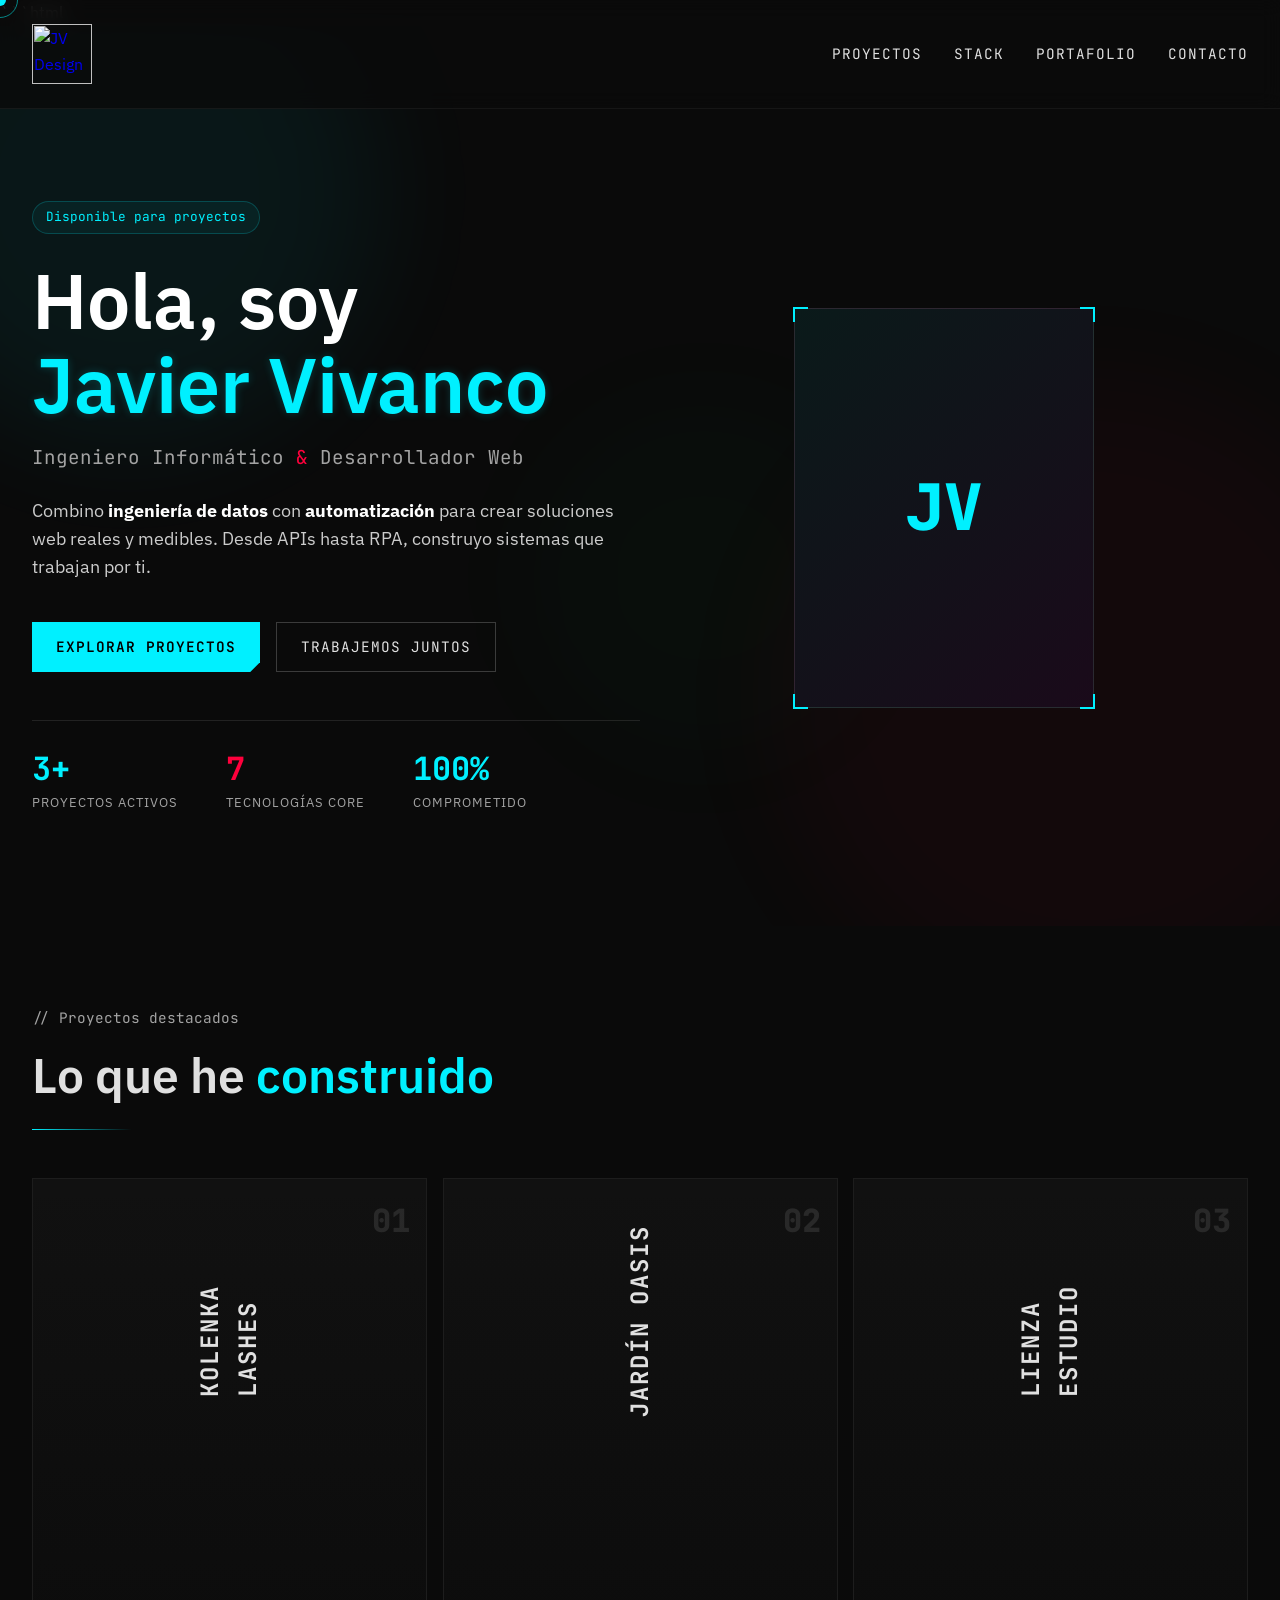
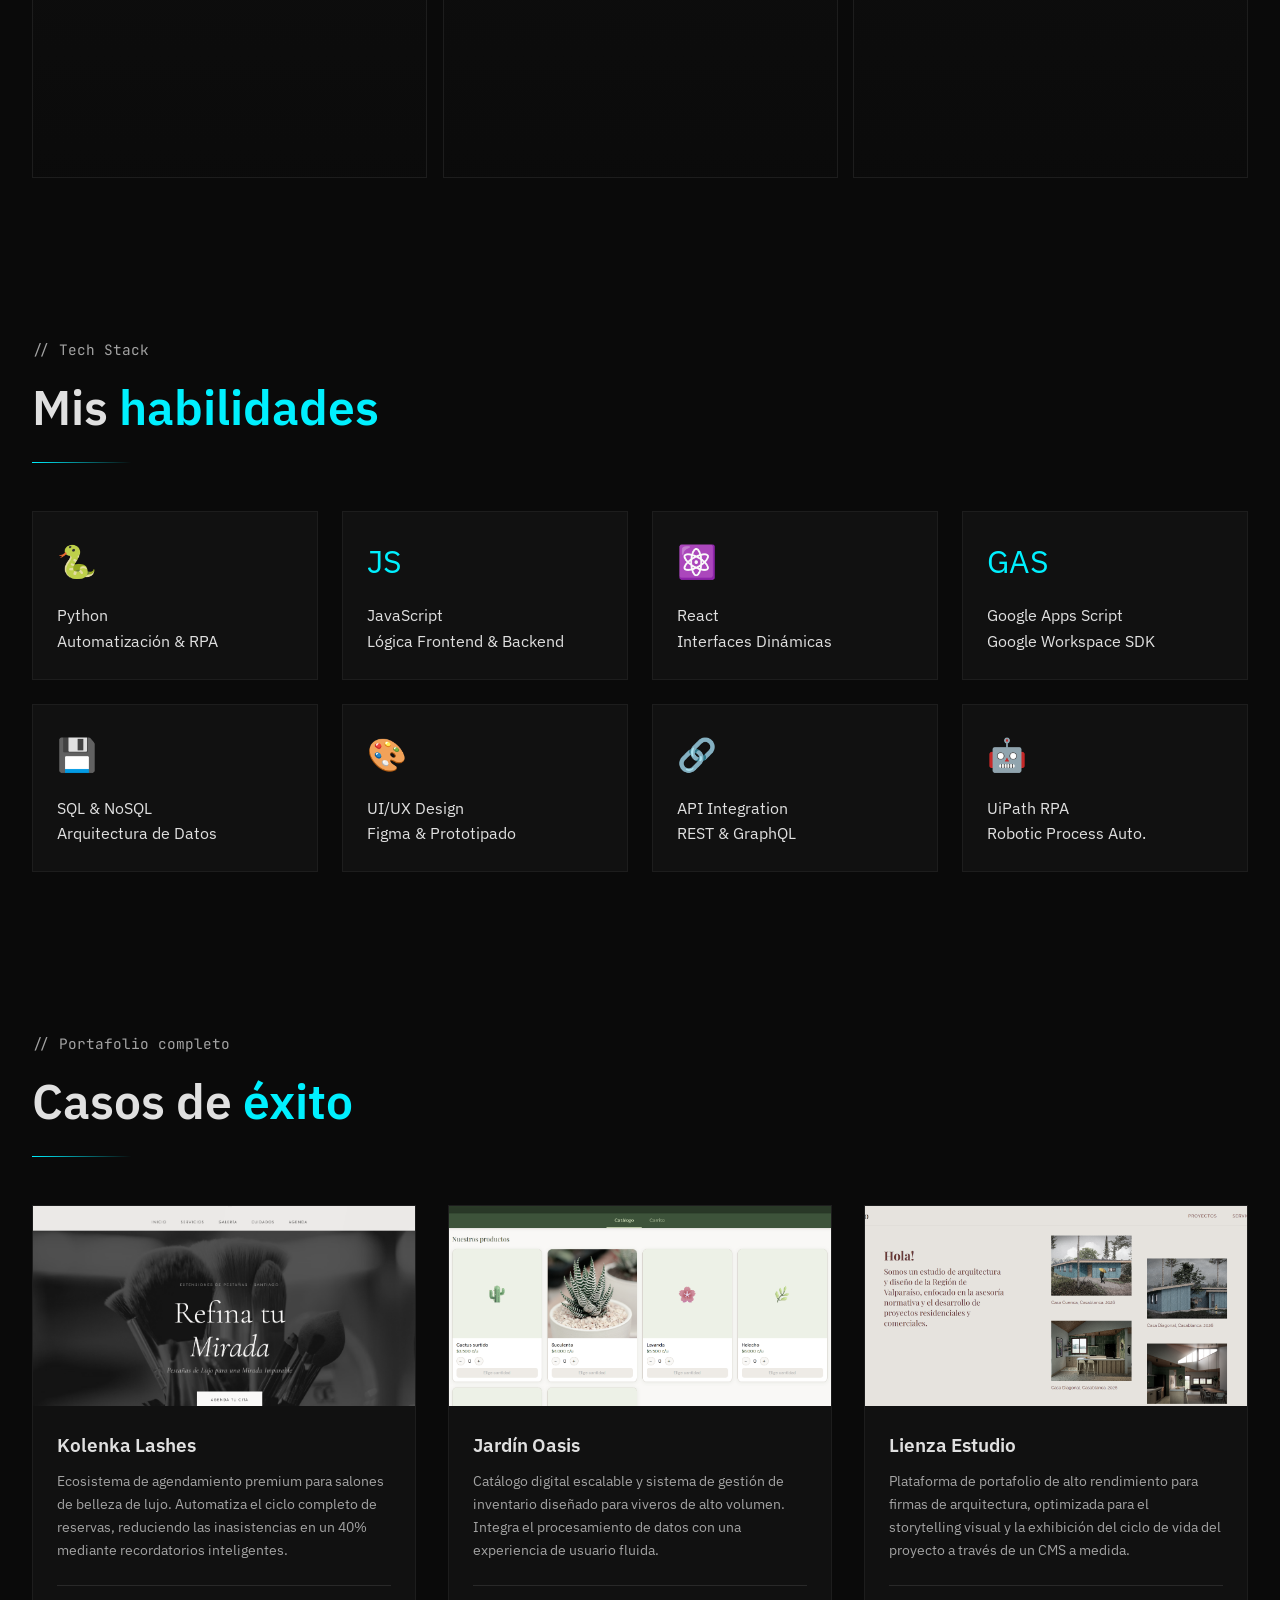
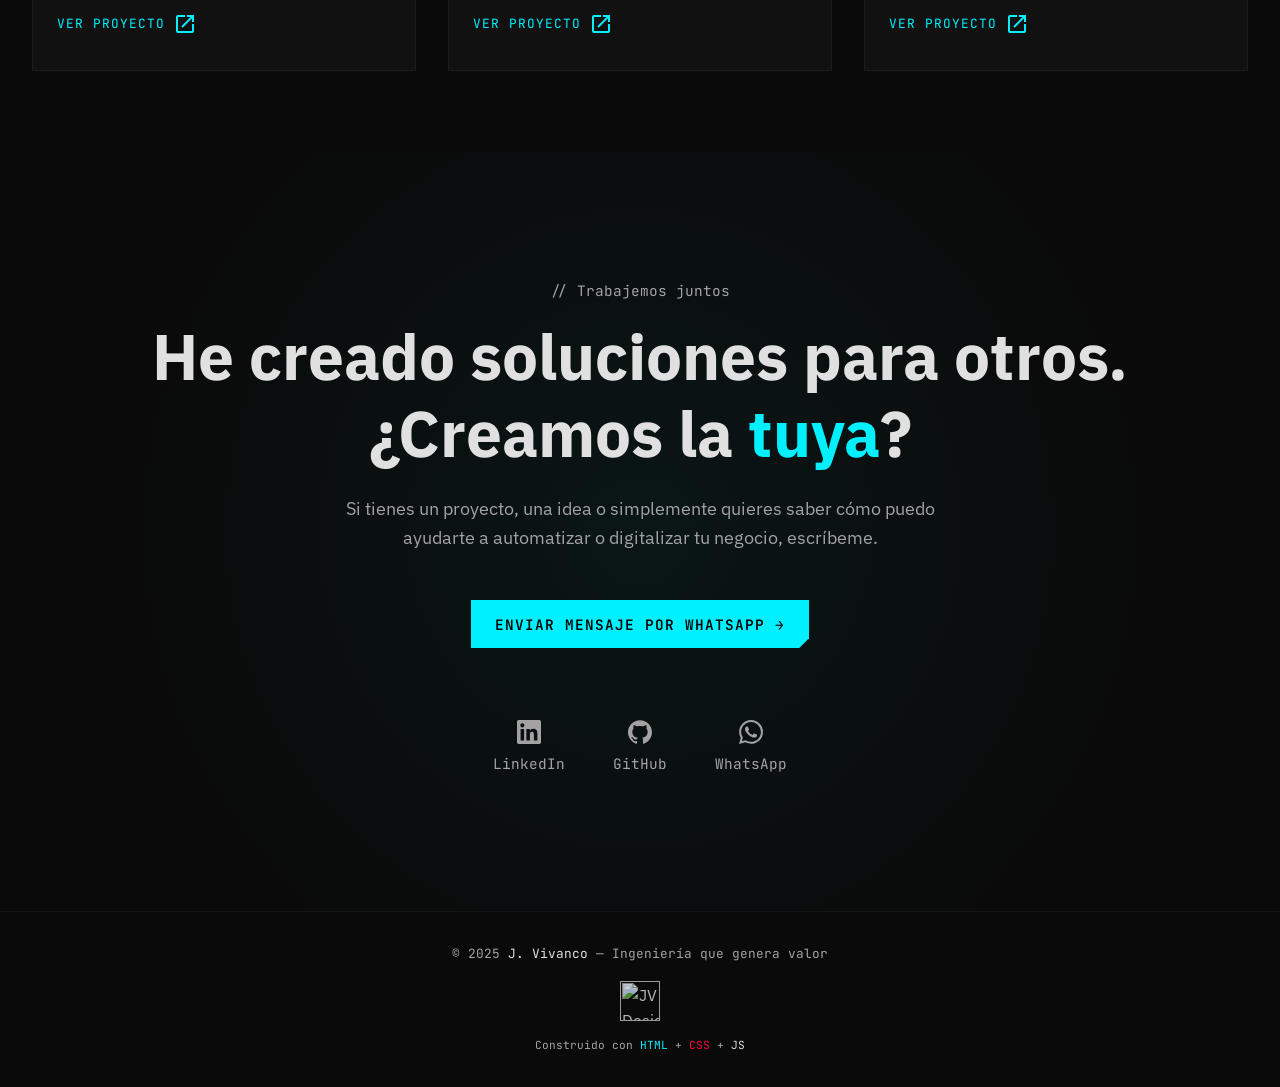
==== commit 1c03bf65: "Cambio og:url" ====
--- a/index.html
+++ b/index.html
@@ -20,7 +20,7 @@
     <meta
         content="https://images.unsplash.com/photo-1555066931-4365d14bab8c?auto=format&amp;fit=crop&amp;w=1200&amp;q=80"
         property="og:image" />
-    <meta content="https://jvivancodev.github.io" property="og:url" />
+    <meta content="https://jvivancodev.github.io/Portafolio-V2/" property="og:url" />
     <meta content="website" property="og:type" />
     <meta content="summary_large_image" name="twitter:card" />
     <meta content="JV Design Solutions - Ingeniería que genera valor" name="twitter:title" />
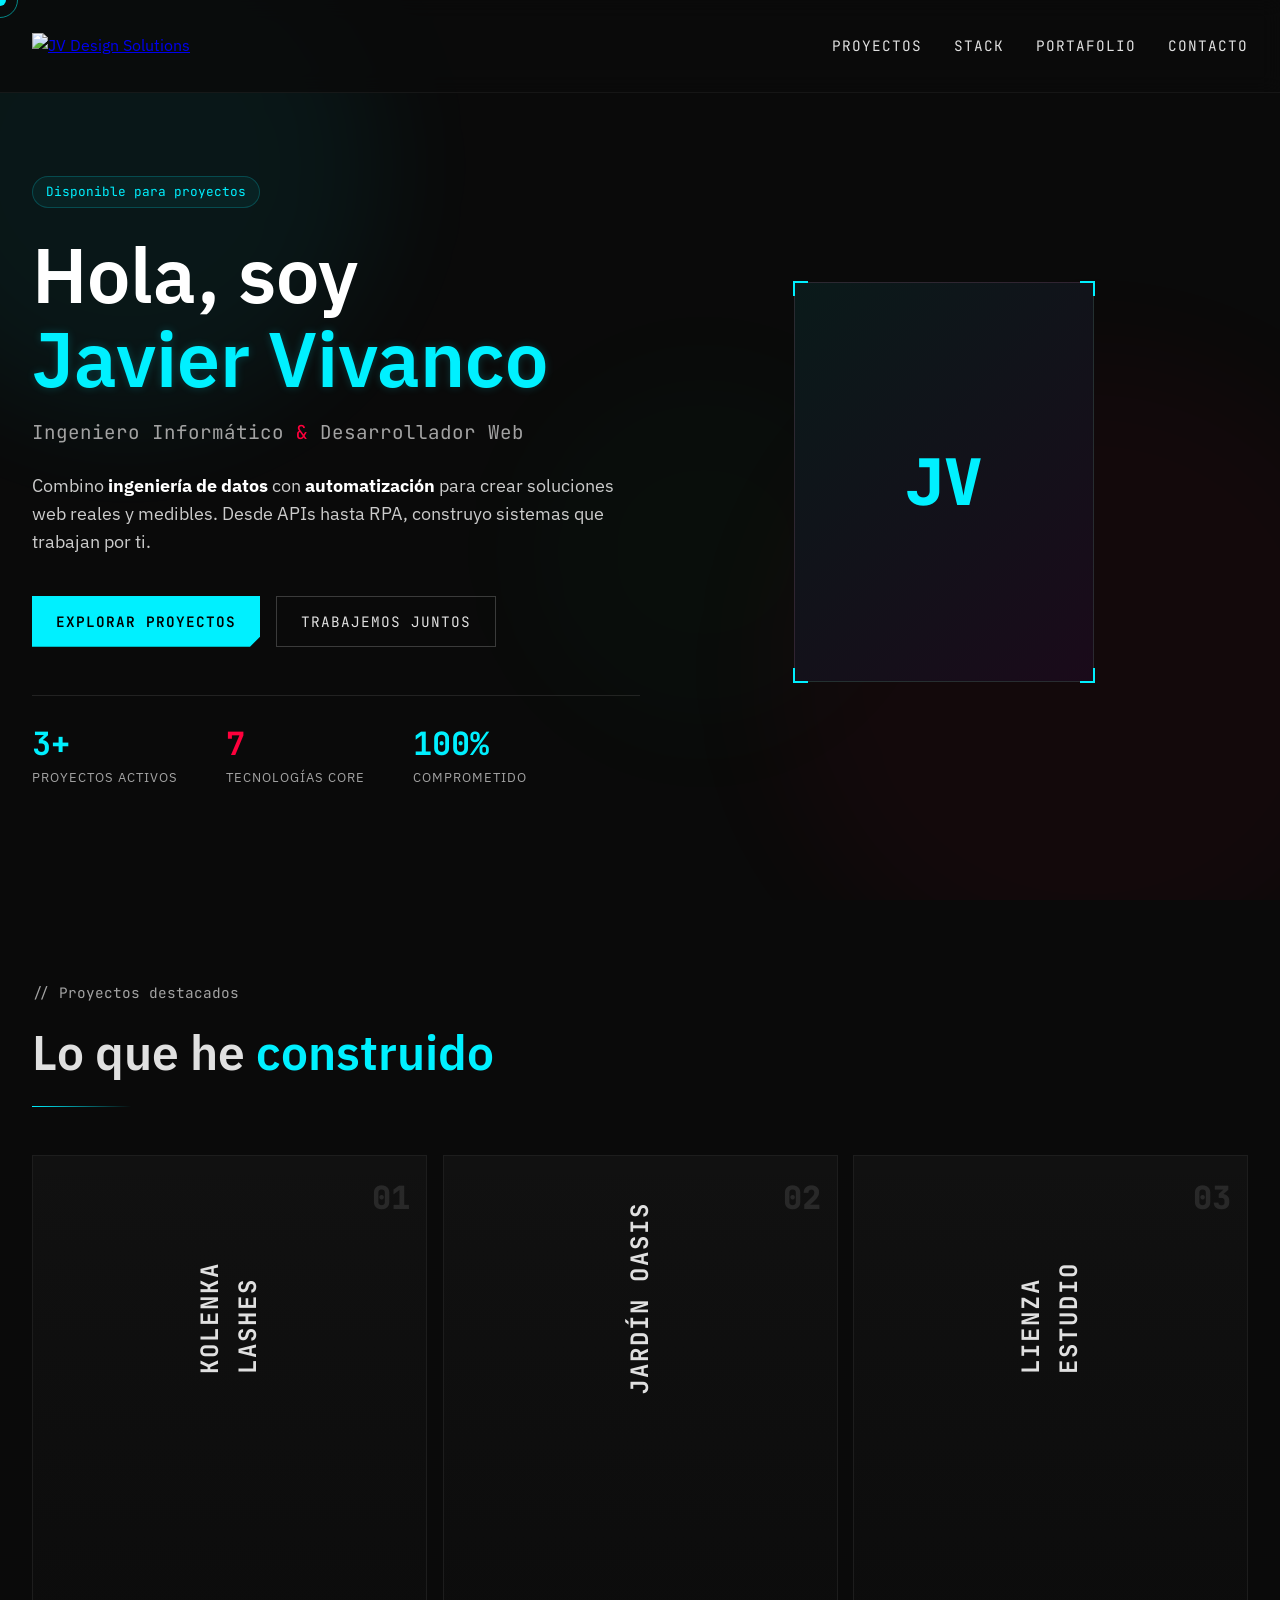
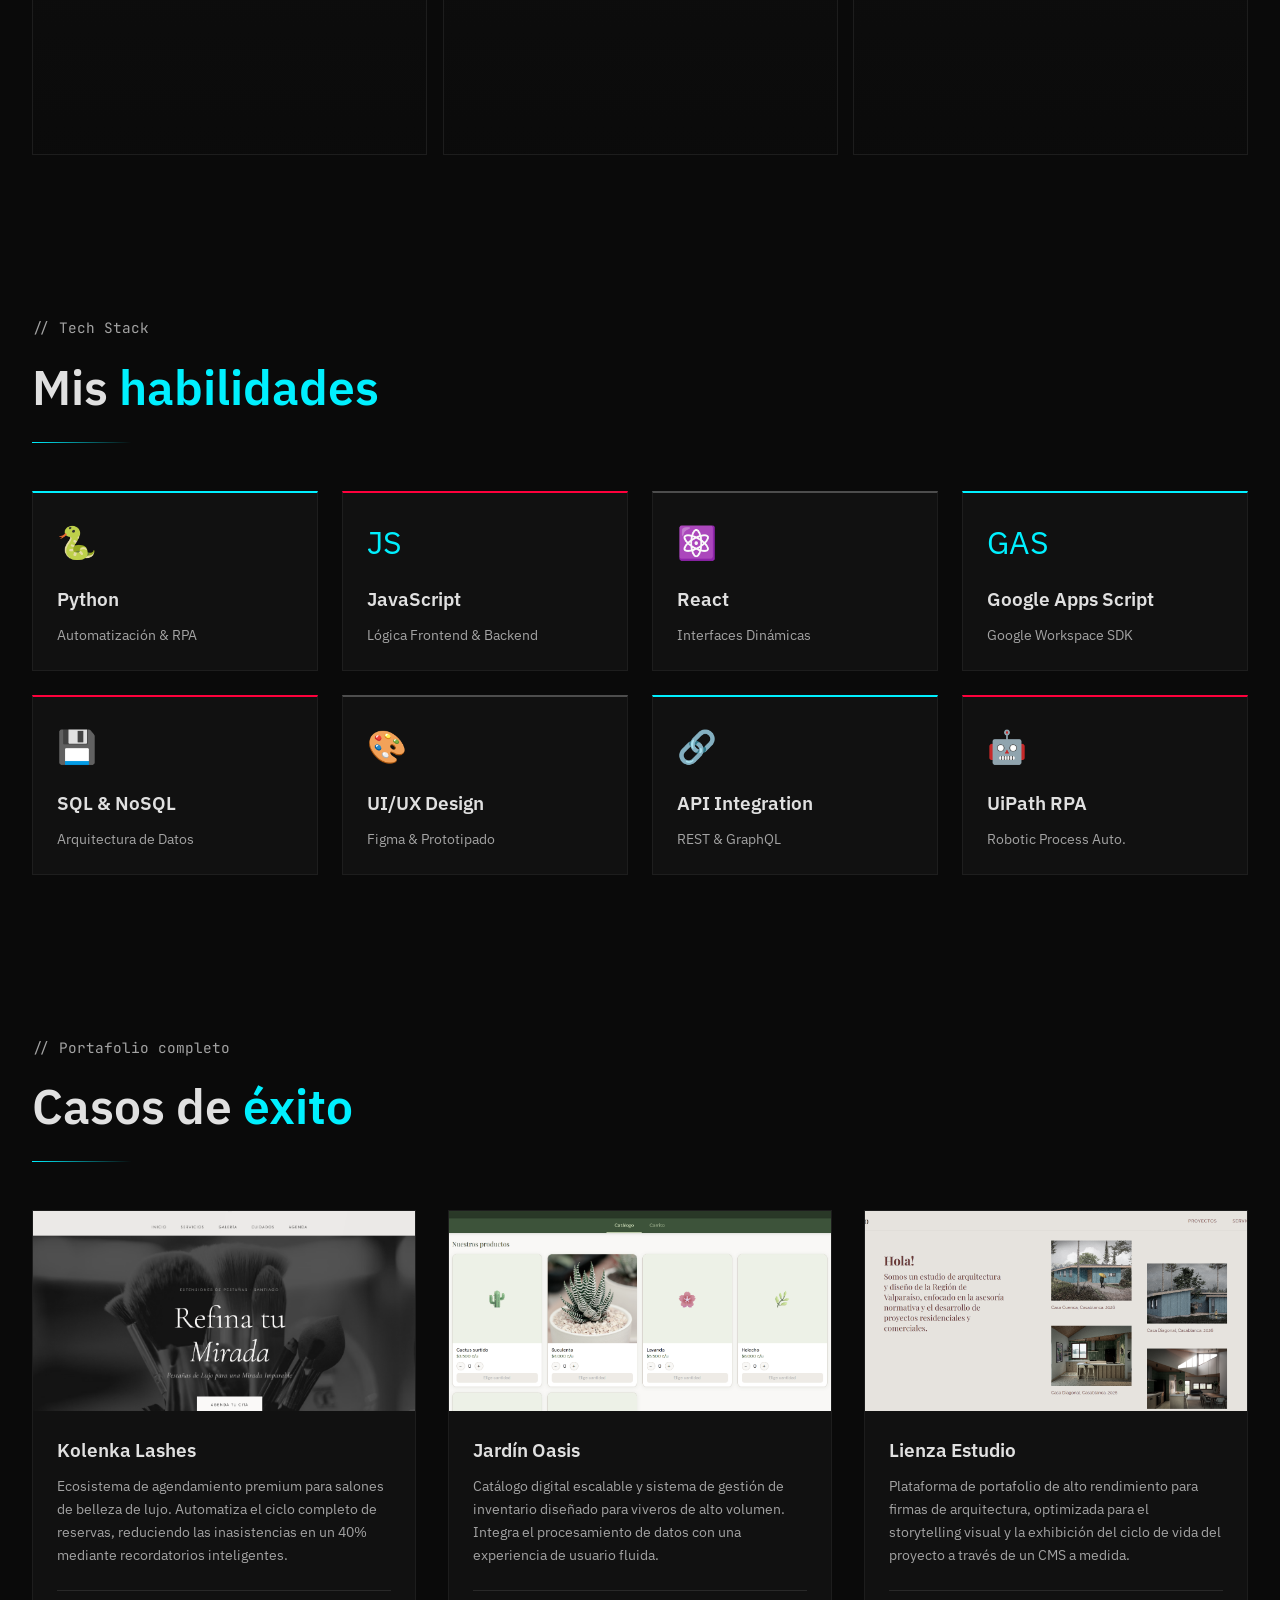
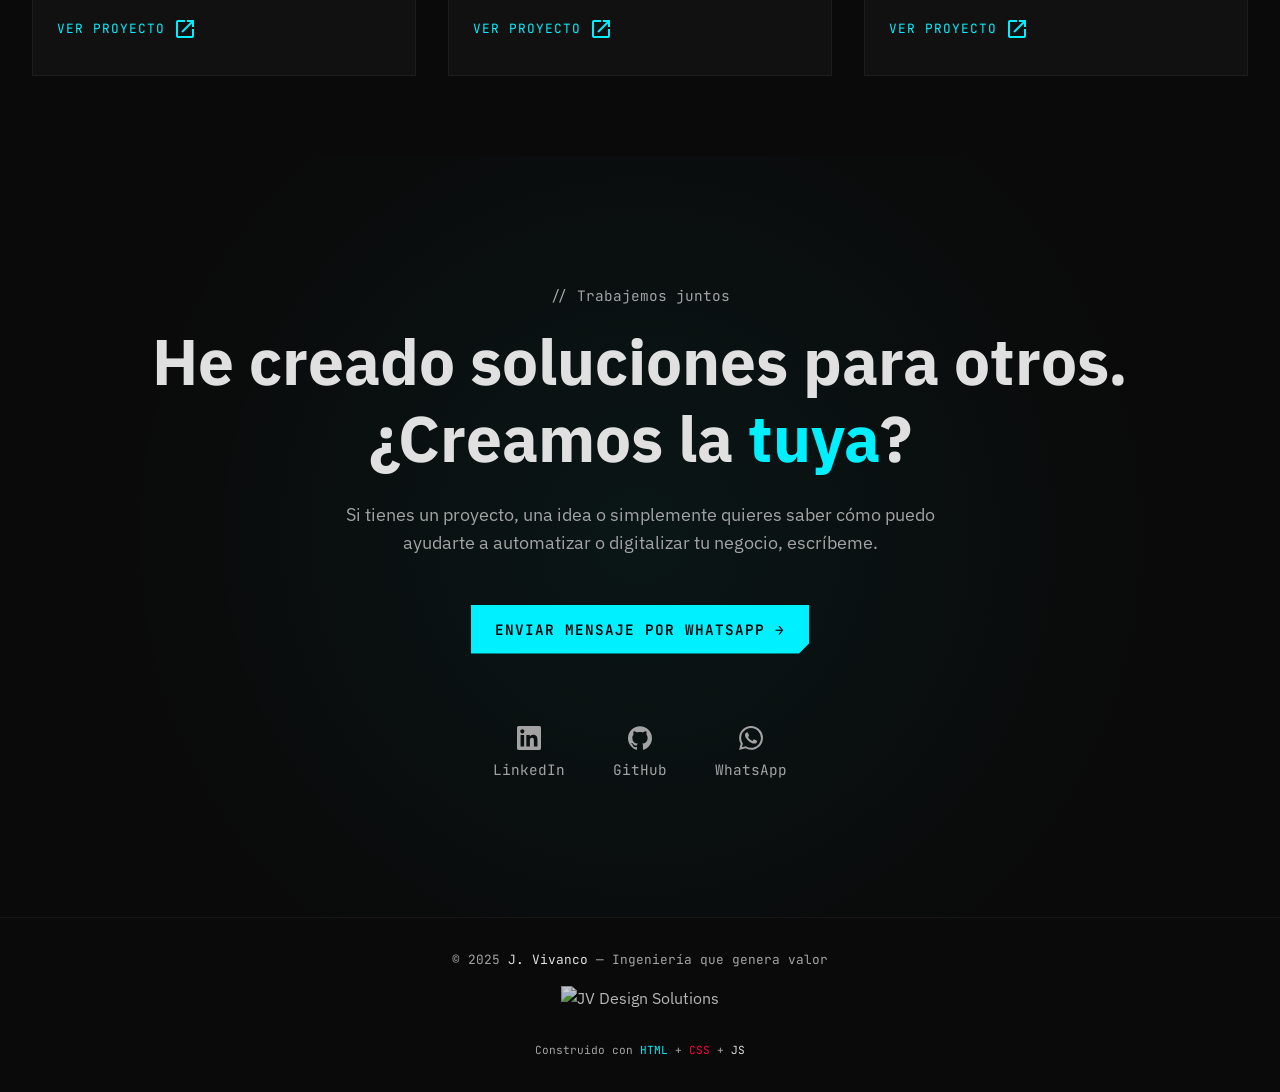
==== commit 5ac8c99a: "Correcciones varias" ====
--- a/index.html
+++ b/index.html
@@ -1,12 +1,7 @@
+<!DOCTYPE html>
 <html lang="es">
 
-<head></head>
-
-<body>```html
-
-
-
-
+<head>
     <meta charset="utf-8" />
     <meta content="width=device-width, initial-scale=1.0" name="viewport" />
     <title>JV Design Solutions | Javier Vivanco - Ingeniería &amp; Desarrollo Web</title>
@@ -17,9 +12,7 @@
     <meta
         content="Automatización, datos y desarrollo web a medida. Revisa mis proyectos destacados como Kolenka Lashes y Jardín Oasis."
         property="og:description" />
-    <meta
-        content="https://images.unsplash.com/photo-1555066931-4365d14bab8c?auto=format&amp;fit=crop&amp;w=1200&amp;q=80"
-        property="og:image" />
+    <meta content="img/og-image.jpg" property="og:image" />
     <meta content="https://jvivancodev.github.io/Portafolio-V2/" property="og:url" />
     <meta content="website" property="og:type" />
     <meta content="summary_large_image" name="twitter:card" />
@@ -27,40 +20,43 @@
     <meta
         content="Automatización, datos y desarrollo web a medida. Revisa mis proyectos destacados como Kolenka Lashes y Jardín Oasis."
         name="twitter:description" />
-    <meta
-        content="https://images.unsplash.com/photo-1555066931-4365d14bab8c?auto=format&amp;fit=crop&amp;w=1200&amp;q=80"
-        name="twitter:image" />
+    <meta content="img/og-image.jpg" name="twitter:image" />
+
     <link href="https://fonts.googleapis.com" rel="preconnect" />
     <link crossorigin="" href="https://fonts.gstatic.com" rel="preconnect" />
-    <link as="style" href="https://fonts.googleapis.com/css2?family=JetBrains+Mono:..." rel="preload" />
     <link
         href="https://fonts.googleapis.com/css2?family=JetBrains+Mono:ital,wght@0,100..800;1,100..800&amp;family=IBM+Plex+Sans:ital,wght@0,300;0,400;0,500;0,600;1,300&amp;display=swap"
         rel="stylesheet" />
-    <link href="favicon.ico" rel="icon" type="image/png" />
-    <link rel="stylesheet" href="css/styles.css">
-    <script type="application/ld+json">
-{
-  "@context": "https://schema.org",
-  "@type": "Person",
-  "name": "Javier Vivanco",
-  "jobTitle": "Ingeniero Informático",
-  "url": "https://tudominio.com",
-  "sameAs": [
-    "https://www.linkedin.com/in/javier-vivanco/",
-    "https://github.com/JVivancoDev"
-  ]
-}
-</script>
     <link
         href="https://fonts.googleapis.com/css2?family=Material+Symbols+Outlined:wght,FILL@100..700,0..1&amp;display=swap"
         rel="stylesheet" />
+
+    <link href="favicon.ico" rel="icon" type="image/png" />
+    <link rel="stylesheet" href="css/styles.css" />
+
+    <script type="application/ld+json">
+    {
+      "@context": "https://schema.org",
+      "@type": "Person",
+      "name": "Javier Vivanco",
+      "jobTitle": "Ingeniero Informático",
+      "url": "https://tudominio.com",
+      "sameAs": [
+        "https://www.linkedin.com/in/javier-vivanco/",
+        "https://github.com/JVivancoDev"
+      ]
+    }
+    </script>
+</head>
+
+<body>
     <div class="cursor" id="cursor"></div>
     <div class="cursor-ring" id="cursorRing"></div>
+
     <!-- NAV -->
     <nav>
         <a class="nav-logo" href="#hero">
-            <img alt="JV Design Solutions" class="logo-img" loading="lazy"
-                src="https://lh3.googleusercontent.com/aida/[base64]"
+            <img alt="JV Design Solutions" class="logo-img" loading="lazy" src="img/logo.png"
                 style="height: 60px; width: auto; object-fit: contain;" />
         </a>
         <ul class="nav-links">
@@ -69,12 +65,13 @@
             <li><a href="#portafolio">Portafolio</a></li>
             <li><a href="#contacto">Contacto</a></li>
         </ul>
-        <div class="burger" id="burger">
+        <button class="burger" id="burger" aria-label="Abrir menú" aria-expanded="false">
             <span></span>
             <span></span>
             <span></span>
-        </div>
+        </button>
     </nav>
+
     <!-- HERO -->
     <section id="hero">
         <div class="hero-ambient">
@@ -89,9 +86,8 @@
             </h1>
             <p class="hero-role">Ingeniero Informático <span>&amp;</span> Desarrollador Web</p>
             <p class="hero-desc">
-                Combino <strong>ingeniería de datos</strong> con <strong>automatización</strong> para crear soluciones
-                web
-                reales y medibles. Desde APIs hasta RPA, construyo sistemas que trabajan por ti.
+                Combino <strong>ingeniería de datos</strong> con <strong>automatización</strong> para crear
+                soluciones web reales y medibles. Desde APIs hasta RPA, construyo sistemas que trabajan por ti.
             </p>
             <div class="hero-cta">
                 <a class="btn-primary" href="#portafolio">Explorar proyectos</a>
@@ -115,9 +111,8 @@
         <div class="hero-avatar">
             <div class="avatar-frame">
                 <div class="avatar-glow"></div>
-                <img alt="J. Vivanco" class="avatar-img" decoding="async" loading="lazy"
-                    onerror="this.style.display='none'; this.parentElement.style.background='linear-gradient(135deg,#0a1a1a,#1a0a1a)'; this.parentElement.innerHTML += '&lt;div style=\'position:absolute;inset:0;display:flex;align-items:center;justify-content:center;font-family:var(--font-mono);color:var(--cyan);font-size:4rem;font-weight:800;\'&gt;JV&lt;/div&gt;';"
-                    src="https://lh3.googleusercontent.com/aida/[base64]" />
+                <img alt="J. Vivanco" class="avatar-img" decoding="async" loading="lazy" src="img/avatar.jpg"
+                    onerror="this.style.display='none'; this.parentElement.style.background='linear-gradient(135deg,#0a1a1a,#1a0a1a)'; this.parentElement.innerHTML += '&lt;div style=\'position:absolute;inset:0;display:flex;align-items:center;justify-content:center;font-family:var(--font-mono);color:var(--cyan);font-size:4rem;font-weight:800;\'&gt;JV&lt;/div&gt;';" />
                 <div class="avatar-corner tl"></div>
                 <div class="avatar-corner tr"></div>
                 <div class="avatar-corner bl"></div>
@@ -125,6 +120,7 @@
             </div>
         </div>
     </section>
+
     <!-- PANELS (Proyectos destacados) -->
     <section id="proyectos">
         <div class="section-container reveal">
@@ -137,9 +133,7 @@
         <div class="panels-container reveal">
             <!-- Panel 1 -->
             <div class="panel panel-1">
-                <div class="panel-bg"
-                    style="background-image: url('https://lh3.googleusercontent.com/aida/[base64]');">
-                </div>
+                <div class="panel-bg" style="background-image: url('img/panel-kolenka.jpg');"></div>
                 <div class="panel-overlay"></div>
                 <div class="panel-accent-line"></div>
                 <div class="panel-number">01</div>
@@ -163,9 +157,7 @@
             </div>
             <!-- Panel 2 -->
             <div class="panel panel-2">
-                <div class="panel-bg"
-                    style="background-image: url('https://lh3.googleusercontent.com/aida/[base64]');">
-                </div>
+                <div class="panel-bg" style="background-image: url('img/panel-jardin.jpg');"></div>
                 <div class="panel-overlay"></div>
                 <div class="panel-accent-line"></div>
                 <div class="panel-number">02</div>
@@ -189,9 +181,7 @@
             </div>
             <!-- Panel 3 -->
             <div class="panel panel-3">
-                <div class="panel-bg"
-                    style="background-image: url('https://lh3.googleusercontent.com/aida/[base64]');">
-                </div>
+                <div class="panel-bg" style="background-image: url('img/panel-lienza.jpg');"></div>
                 <div class="panel-overlay"></div>
                 <div class="panel-accent-line"></div>
                 <div class="panel-number">03</div>
@@ -200,9 +190,9 @@
                     <div class="panel-badge">Web Portafolio Arquitectura</div>
                     <div class="panel-expanded">
                         <h3>Lienza Estudio</h3>
-                        <p class="panel-desc">Plataforma de portafolio de alto rendimiento para firmas de arquitectura,
-                            optimizada para el storytelling visual y la exhibición del ciclo de vida del proyecto a
-                            través de un CMS a medida.</p>
+                        <p class="panel-desc">Plataforma de portafolio de alto rendimiento para firmas de
+                            arquitectura, optimizada para el storytelling visual y la exhibición del ciclo de vida
+                            del proyecto a través de un CMS a medida.</p>
                         <div class="panel-tags">
                             <span class="panel-tag">Google Apps Script</span>
                             <span class="panel-tag">HTML/CSS</span>
@@ -215,6 +205,7 @@
             </div>
         </div>
     </section>
+
     <!-- SKILLS -->
     <section id="habilidades">
         <div class="section-header reveal">
@@ -222,8 +213,26 @@
             <h2 class="section-title">Mis <span class="g">habilidades</span></h2>
             <div class="section-divider"></div>
         </div>
-        <div class="skills-grid reveal" id="skills-container"></div>
-    </section>
+        <div class="skills-grid reveal" id="skills-container">
+            <!-- Skeletons de carga (se ocultan/eliminan al cargar los datos reales) -->
+            <div class="skill-card skeleton-card">
+                <div class="skeleton skeleton-icon"></div>
+                <div class="skeleton skeleton-text"></div>
+                <div class="skeleton skeleton-text short"></div>
+            </div>
+            <div class="skill-card skeleton-card">
+                <div class="skeleton skeleton-icon"></div>
+                <div class="skeleton skeleton-text"></div>
+                <div class="skeleton skeleton-text short"></div>
+            </div>
+            <div class="skill-card skeleton-card">
+                <div class="skeleton skeleton-icon"></div>
+                <div class="skeleton skeleton-text"></div>
+                <div class="skeleton skeleton-text short"></div>
+            </div>
+        </div>
+    </section>
+
     <!-- PORTFOLIO CARDS -->
     <section id="portafolio">
         <div class="section-header reveal">
@@ -231,40 +240,60 @@
             <h2 class="section-title">Casos de <span class="g">éxito</span></h2>
             <div class="section-divider"></div>
         </div>
-        <div class="portfolio-grid" id="projects-container"></div>
-    </section>
+        <div class="portfolio-grid" id="projects-container">
+            <!-- Skeletons de carga -->
+            <div class="project-card skeleton-card">
+                <div class="skeleton skeleton-img"></div>
+                <div style="padding:1.5rem;">
+                    <div class="skeleton skeleton-text"></div>
+                    <div class="skeleton skeleton-text"></div>
+                    <div class="skeleton skeleton-text short"></div>
+                </div>
+            </div>
+            <div class="project-card skeleton-card">
+                <div class="skeleton skeleton-img"></div>
+                <div style="padding:1.5rem;">
+                    <div class="skeleton skeleton-text"></div>
+                    <div class="skeleton skeleton-text"></div>
+                    <div class="skeleton skeleton-text short"></div>
+                </div>
+            </div>
+        </div>
+    </section>
+
     <!-- CONTACT -->
     <section id="contacto">
         <div class="contact-ambient"></div>
         <div class="reveal">
             <span class="section-label">// Trabajemos juntos</span>
-            <h2 class="contact-cta">He creado soluciones para otros.<br />¿Creamos la <span class="g">tuya</span>?</h2>
+            <h2 class="contact-cta">He creado soluciones para otros.<br />¿Creamos la <span class="g">tuya</span>?
+            </h2>
             <p class="contact-sub">Si tienes un proyecto, una idea o simplemente quieres saber cómo puedo ayudarte a
                 automatizar o digitalizar tu negocio, escríbeme.</p>
             <div style="display:flex;justify-content:center;">
-                <a class="btn-primary" href="https://wa.me/56936757475" style="font-size:.9rem;" target="_blank">Enviar
-                    mensaje
-                    por WhatsApp →</a>
+                <a class="btn-primary" href="https://wa.me/56936757475" style="font-size:.9rem;"
+                    target="_blank" rel="noopener">Enviar mensaje por WhatsApp →</a>
             </div>
             <div class="contact-links">
-                <a class="contact-link" href="https://www.linkedin.com/in/javier-vivanco/" target="_blank">
-                    <svg viewbox="0 0 24 24">
+                <a class="contact-link" href="https://www.linkedin.com/in/javier-vivanco/" target="_blank"
+                    rel="noopener">
+                    <svg viewBox="0 0 24 24">
                         <path
                             d="M20.447 20.452h-3.554v-5.569c0-1.328-.027-3.037-1.852-3.037-1.853 0-2.136 1.445-2.136 2.939v5.667H9.351V9h3.414v1.561h.046c.477-.9 1.637-1.85 3.37-1.85 3.601 0 4.267 2.37 4.267 5.455v6.286zM5.337 7.433c-1.144 0-2.063-.926-2.063-2.065 0-1.138.92-2.063 2.063-2.063 1.14 0 2.064.925 2.064 2.063 0 1.139-.925 2.065-2.064 2.065zm1.782 13.019H3.555V9h3.564v11.452zM22.225 0H1.771C.792 0 0 .774 0 1.729v20.542C0 23.227.792 24 1.771 24h20.451C23.2 24 24 23.227 24 22.271V1.729C24 .774 23.2 0 22.222 0h.003z">
                         </path>
                     </svg>
                     LinkedIn
                 </a>
-                <a class="contact-link" href="https://github.com/JVivancoDev" target="_blank">
-                    <svg viewbox="0 0 24 24">
+                <a class="contact-link" href="https://github.com/JVivancoDev" target="_blank" rel="noopener">
+                    <svg viewBox="0 0 24 24">
                         <path
                             d="M12 .297c-6.63 0-12 5.373-12 12 0 5.303 3.438 9.8 8.205 11.385.6.113.82-.258.82-.577 0-.285-.01-1.04-.015-2.04-3.338.724-4.042-1.61-4.042-1.61C4.422 18.07 3.633 17.7 3.633 17.7c-1.087-.744.084-.729.084-.729 1.205.084 1.838 1.236 1.838 1.236 1.07 1.835 2.809 1.305 3.495.998.108-.776.417-1.305.76-1.605-2.665-.3-5.466-1.332-5.466-5.93 0-1.31.465-2.38 1.235-3.22-.135-.303-.54-1.523.105-3.176 0 0 1.005-.322 3.3 1.23.96-.267 1.98-.399 3-.405 1.02.006 2.04.138 3 .405 2.28-1.552 3.285-1.23 3.285-1.23.645 1.653.24 2.873.12 3.176.765.84 1.23 1.91 1.23 3.22 0 4.61-2.805 5.625-5.475 5.92.42.36.81 1.096.81 2.22 0 1.606-.015 2.896-.015 3.286 0 .315.21.69.825.57C20.565 22.092 24 17.592 24 12.297c0-6.627-5.373-12-12-12">
                         </path>
                     </svg>
                     GitHub
                 </a>
-                <a class="contact-link wsp" href="https://wa.me/56936757475" target="_blank">
-                    <svg viewbox="0 0 24 24">
+                <a class="contact-link wsp" href="https://wa.me/56936757475" target="_blank" rel="noopener">
+                    <svg viewBox="0 0 24 24">
                         <path
                             d="M17.472 14.382c-.297-.149-1.758-.867-2.03-.967-.273-.099-.471-.148-.67.15-.197.297-.767.966-.94 1.164-.173.199-.347.223-.644.075-.297-.15-1.255-.463-2.39-1.475-.883-.788-1.48-1.761-1.653-2.059-.173-.297-.018-.458.13-.606.134-.133.298-.347.446-.52.149-.174.198-.298.298-.497.099-.198.05-.371-.025-.52-.075-.149-.669-1.612-.916-2.207-.242-.579-.487-.5-.669-.51-.173-.008-.371-.01-.57-.01-.198 0-.52.074-.792.372-.272.297-1.04 1.016-1.04 2.479 0 1.462 1.065 2.875 1.213 3.074.149.198 2.096 3.2 5.077 4.487.709.306 1.262.489 1.694.625.712.227 1.36.195 1.871.118.571-.085 1.758-.719 2.006-1.413.248-.694.248-1.289.173-1.413-.074-.124-.272-.198-.57-.347m-5.421 7.403h-.004a9.87 9.87 0 01-5.031-1.378l-.361-.214-3.741.982.998-3.648-.235-.374a9.86 9.86 0 01-1.51-5.26c.001-5.45 4.436-9.884 9.888-9.884 2.64 0 5.122 1.03 6.988 2.898a9.825 9.825 0 012.893 6.994c-.003 5.45-4.437 9.884-9.885 9.884m8.413-18.297A11.815 11.815 0 0012.05 0C5.495 0 .16 5.335.157 11.892c0 2.096.547 4.142 1.588 5.945L.057 24l6.305-1.654a11.882 11.882 0 005.683 1.448h.005c6.554 0 11.89-5.335 11.893-11.893a11.821 11.821 0 00-3.48-8.413z">
                         </path>
@@ -274,29 +303,31 @@
             </div>
         </div>
     </section>
+
     <!-- FOOTER -->
     <footer>
         <p class="footer-text">© 2025 <span>J. Vivanco</span> — Ingeniería que genera valor</p>
-        <img alt="JV Design Solutions" class="logo-img" loading="lazy"
-            src="https://lh3.googleusercontent.com/aida/[base64]"
+        <img alt="JV Design Solutions" class="logo-img" loading="lazy" src="img/logo.png"
             style="height: 40px; width: auto; opacity: 0.8; object-fit: contain;" />
-        <p class="footer-sig" style="font-family:var(--font-mono);font-size:.7rem;color:var(--text-muted);">Construido
-            con
-            <span style="color:var(--cyan)">HTML</span> + <span style="color:var(--magenta)">CSS</span> + <span
-                style="color:var(--text)">JS</span>
+        <p class="footer-sig" style="font-family:var(--font-mono);font-size:.7rem;color:var(--text-muted);">
+            Construido con
+            <span style="color:var(--cyan)">HTML</span> + <span style="color:var(--magenta)">CSS</span> +
+            <span style="color:var(--text)">JS</span>
         </p>
     </footer>
+
     <!-- MODAL GALERÍA -->
     <div class="modal-overlay" id="modal" onclick="closeModalOutside(event)">
         <div class="modal-box">
             <div class="modal-header">
                 <span class="modal-title" id="modal-title">Galería Técnica</span>
-                <button class="modal-close" onclick="closeModal()">✕</button>
+                <button class="modal-close" onclick="closeModal()" aria-label="Cerrar">✕</button>
             </div>
             <div class="modal-body" id="modal-body"></div>
         </div>
     </div>
+
     <script src="js/script.js"></script>
 </body>
 
-</html>+</html>
--- a/css/styles.css
+++ b/css/styles.css
@@ -66,9 +66,18 @@
   body {
     cursor: none;
   }
-}
-
-/* ── CUSTOM CURSOR ── */
+
+  html,
+  body,
+  a,
+  button,
+  .panel,
+  .skill-card,
+  .project-card {
+    cursor: none !important;
+  }
+}
+
 .cursor {
   position: fixed;
   top: 0;
@@ -79,9 +88,9 @@
   border-radius: 50%;
   pointer-events: none;
   z-index: 9999;
-  /* mix-blend-mode: screen; */
-  transform: translate(0, 0);
+  transform: translate(-50%, -50%);
   transition: width .2s, height .2s, background .2s;
+  display: none;
 }
 
 .cursor-ring {
@@ -94,8 +103,9 @@
   border-radius: 50%;
   pointer-events: none;
   z-index: 9998;
-  transform: translate(0, 0);
+  transform: translate(-50%, -50%);
   transition: transform .1s ease, width .3s, height .3s, border-color .3s;
+  display: none;
 }
 
 body.hovering .cursor {
@@ -109,45 +119,7 @@
   border-color: var(--magenta);
 }
 
-/* ── CORRECCIÓN DEL CURSOR (Solo fragmento solicitado) ── */
-
-/* Deshabilitar el cursor nativo en todo el sitio para que solo se vea el personalizado */
-html,
-body,
-a,
-button,
-.panel,
-.skill-card,
-.project-card {
-  cursor: none !important;
-}
-
-/* El cursor personalizado sigue manteniendo su lógica de posicionamiento por JS */
-.cursor,
-.cursor-ring {
-  position: fixed;
-  top: 0;
-  left: 0;
-  pointer-events: none;
-  z-index: 9999;
-  transform: translate(-50%, -50%);
-}
-
-/* Opcional: Asegurar que en móviles se recupere el comportamiento táctil estándar */
-@media (max-width: 1024px) {
-
-  html,
-  body,
-  a,
-  button {
-    cursor: auto !important;
-  }
-
-  .cursor,
-  .cursor-ring {
-    display: none !important;
-  }
-}
+/* En móviles / touch, el cursor personalizado permanece oculto (display:none por defecto arriba) */
 
 nav {
   position: fixed;
@@ -206,6 +178,8 @@
   min-width: 44px;
   justify-content: center;
   align-items: center;
+  background: transparent;
+  border: none;
 }
 
 .burger span {
@@ -213,6 +187,18 @@
   height: 2px;
   background: var(--text);
   transition: var(--transition);
+}
+
+.burger.toggle span:nth-child(1) {
+  transform: translateY(7px) rotate(45deg);
+}
+
+.burger.toggle span:nth-child(2) {
+  opacity: 0;
+}
+
+.burger.toggle span:nth-child(3) {
+  transform: translateY(-7px) rotate(-45deg);
 }
 
 #hero {
@@ -570,6 +556,8 @@
   inset: 0;
   background-size: cover;
   background-position: center;
+  background-color: var(--bg-panel);
+  /* fallback si la imagen no carga */
   filter: grayscale(100%) opacity(0.3);
   transition: filter 0.4s ease;
 }
@@ -736,6 +724,7 @@
 .skill-card {
   background: var(--bg-panel);
   border: 1px solid rgba(255, 255, 255, 0.05);
+  border-top: 2px solid rgba(255, 255, 255, 0.05);
   padding: 1.5rem;
   transition: var(--transition);
   position: relative;
@@ -768,18 +757,33 @@
   }
 }
 
+/* Variantes por tipo de skill (c=core, m=middle, w=complementaria) */
+.skill-card.c {
+  border-top-color: var(--cyan);
+}
+
+.skill-card.m {
+  border-top-color: var(--magenta);
+}
+
+.skill-card.w {
+  border-top-color: rgba(255, 255, 255, 0.25);
+}
+
 .skill-icon {
   font-size: 2rem;
   margin-bottom: 1rem;
   color: var(--cyan);
 }
 
+.skill-name,
 .skill-title {
   font-size: 1.2rem;
   font-weight: 600;
   margin-bottom: 0.5rem;
 }
 
+.skill-sub,
 .skill-desc {
   color: var(--text-muted);
   font-size: 0.9rem;
@@ -810,6 +814,7 @@
   height: 200px;
   overflow: hidden;
   position: relative;
+  background: var(--bg);
 }
 
 .project-img {
@@ -1057,15 +1062,46 @@
 .modal-grid {
   display: grid;
   grid-template-columns: 1fr;
-  gap: 2rem;
-}
-
-@media (min-width: 768px) {
+  gap: 1.5rem;
+}
+
+@media (min-width: 640px) {
   .modal-grid {
     grid-template-columns: 1fr 1fr;
   }
 }
 
+/* Estas clases son generadas dinámicamente por openModal() en script.js */
+.modal-item {
+  display: flex;
+  flex-direction: column;
+}
+
+.modal-img-wrap {
+  background: var(--bg-panel);
+  border: 1px solid rgba(255, 255, 255, 0.05);
+  aspect-ratio: 4 / 3;
+  display: flex;
+  align-items: center;
+  justify-content: center;
+  overflow: hidden;
+}
+
+.modal-placeholder {
+  font-size: 3rem;
+  text-align: center;
+  color: var(--cyan);
+  line-height: 1.4;
+}
+
+.modal-caption {
+  color: var(--text-muted);
+  font-size: 0.85rem;
+  margin-top: 0.75rem;
+  text-align: center;
+}
+
+/* Clases usadas si en el futuro se insertan imágenes reales en el modal */
 .modal-img-container {
   background: var(--bg-panel);
   border: 1px solid rgba(255, 255, 255, 0.05);
@@ -1153,19 +1189,11 @@
   height: 200px;
 }
 
-/* Initially hide skeletons, to be toggled by JS when loading */
+/* Los skeletons se muestran por defecto (markup estático en el HTML)
+   y se retiran del DOM en cuanto llegan los datos reales vía fetch. */
 .skeleton-card {
-  display: none;
-}
-
-.loading .skeleton-card {
   display: flex;
   flex-direction: column;
-}
-
-.loading .skill-card:not(.skeleton-card),
-.loading .project-card:not(.skeleton-card) {
-  display: none;
 }
 
 @media (max-width: 768px) {
@@ -1221,4 +1249,4 @@
   .avatar-corner {
     display: none;
   }
-}+}
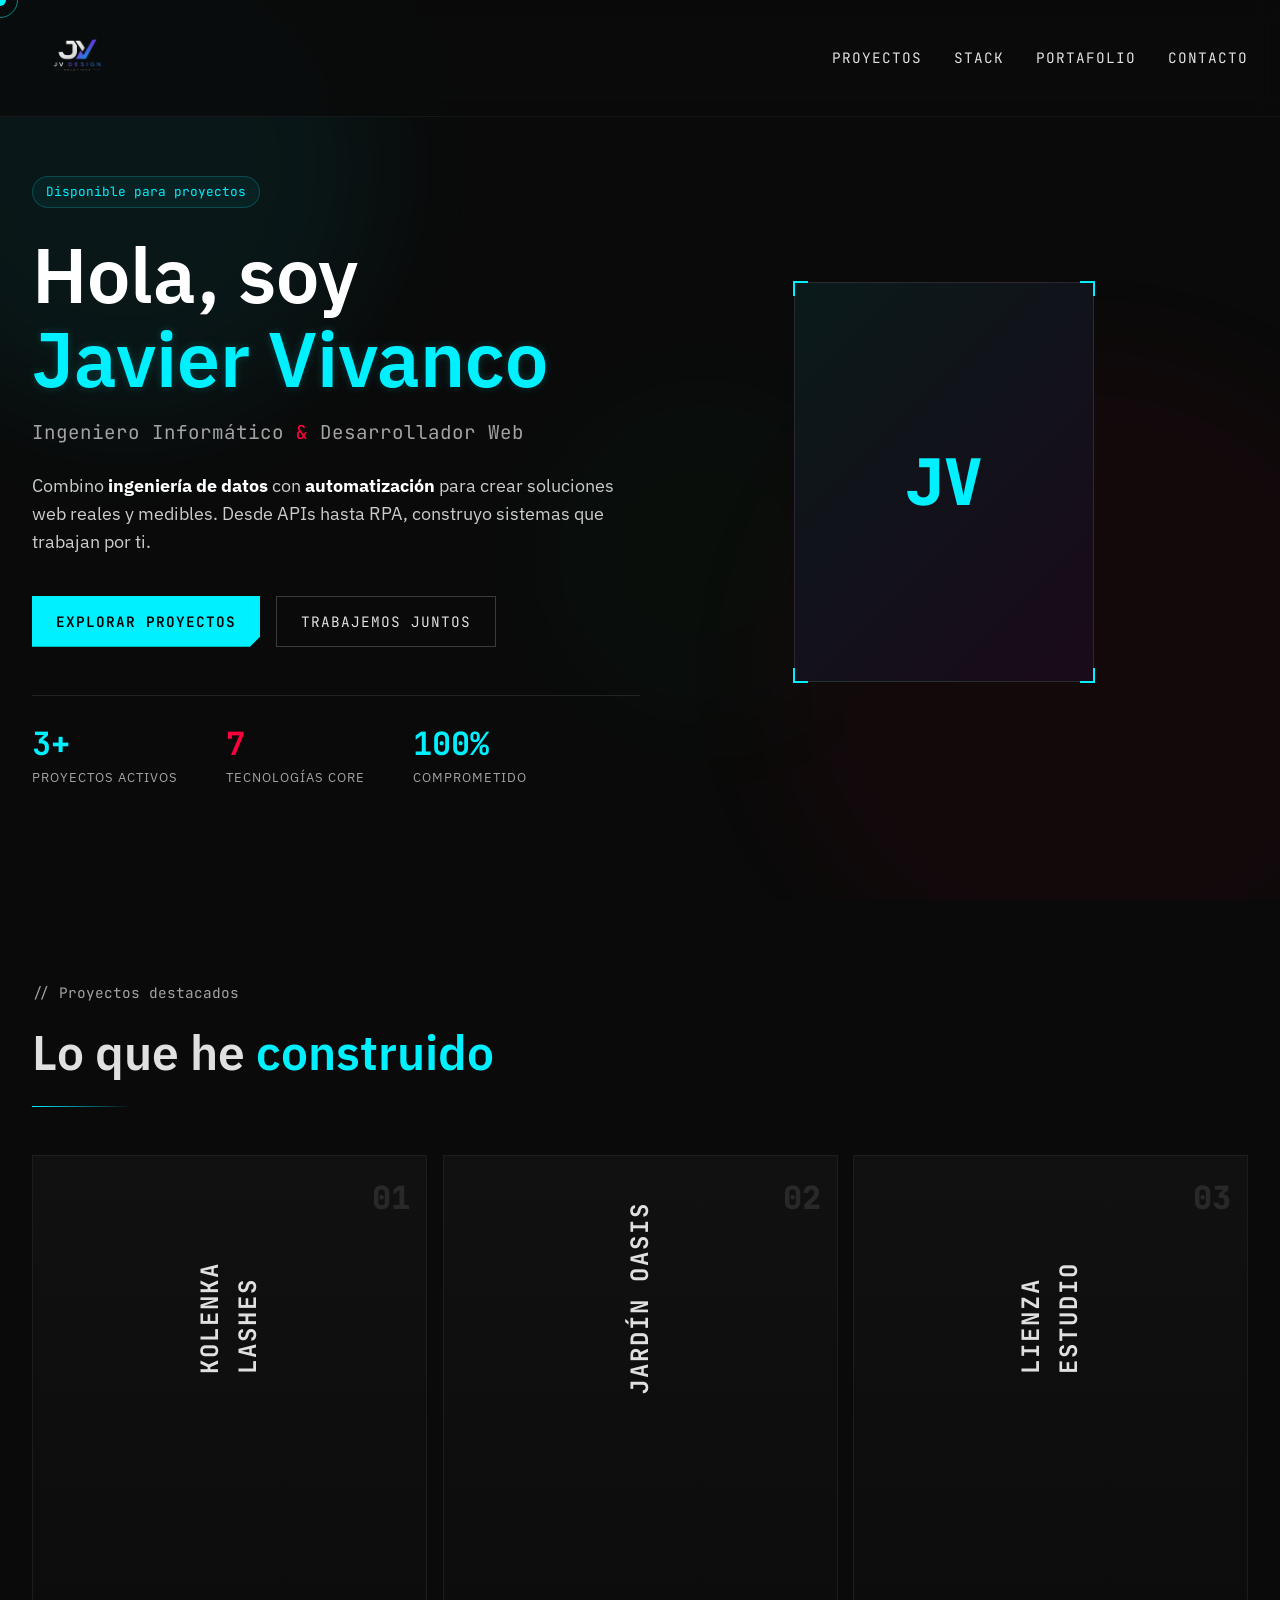
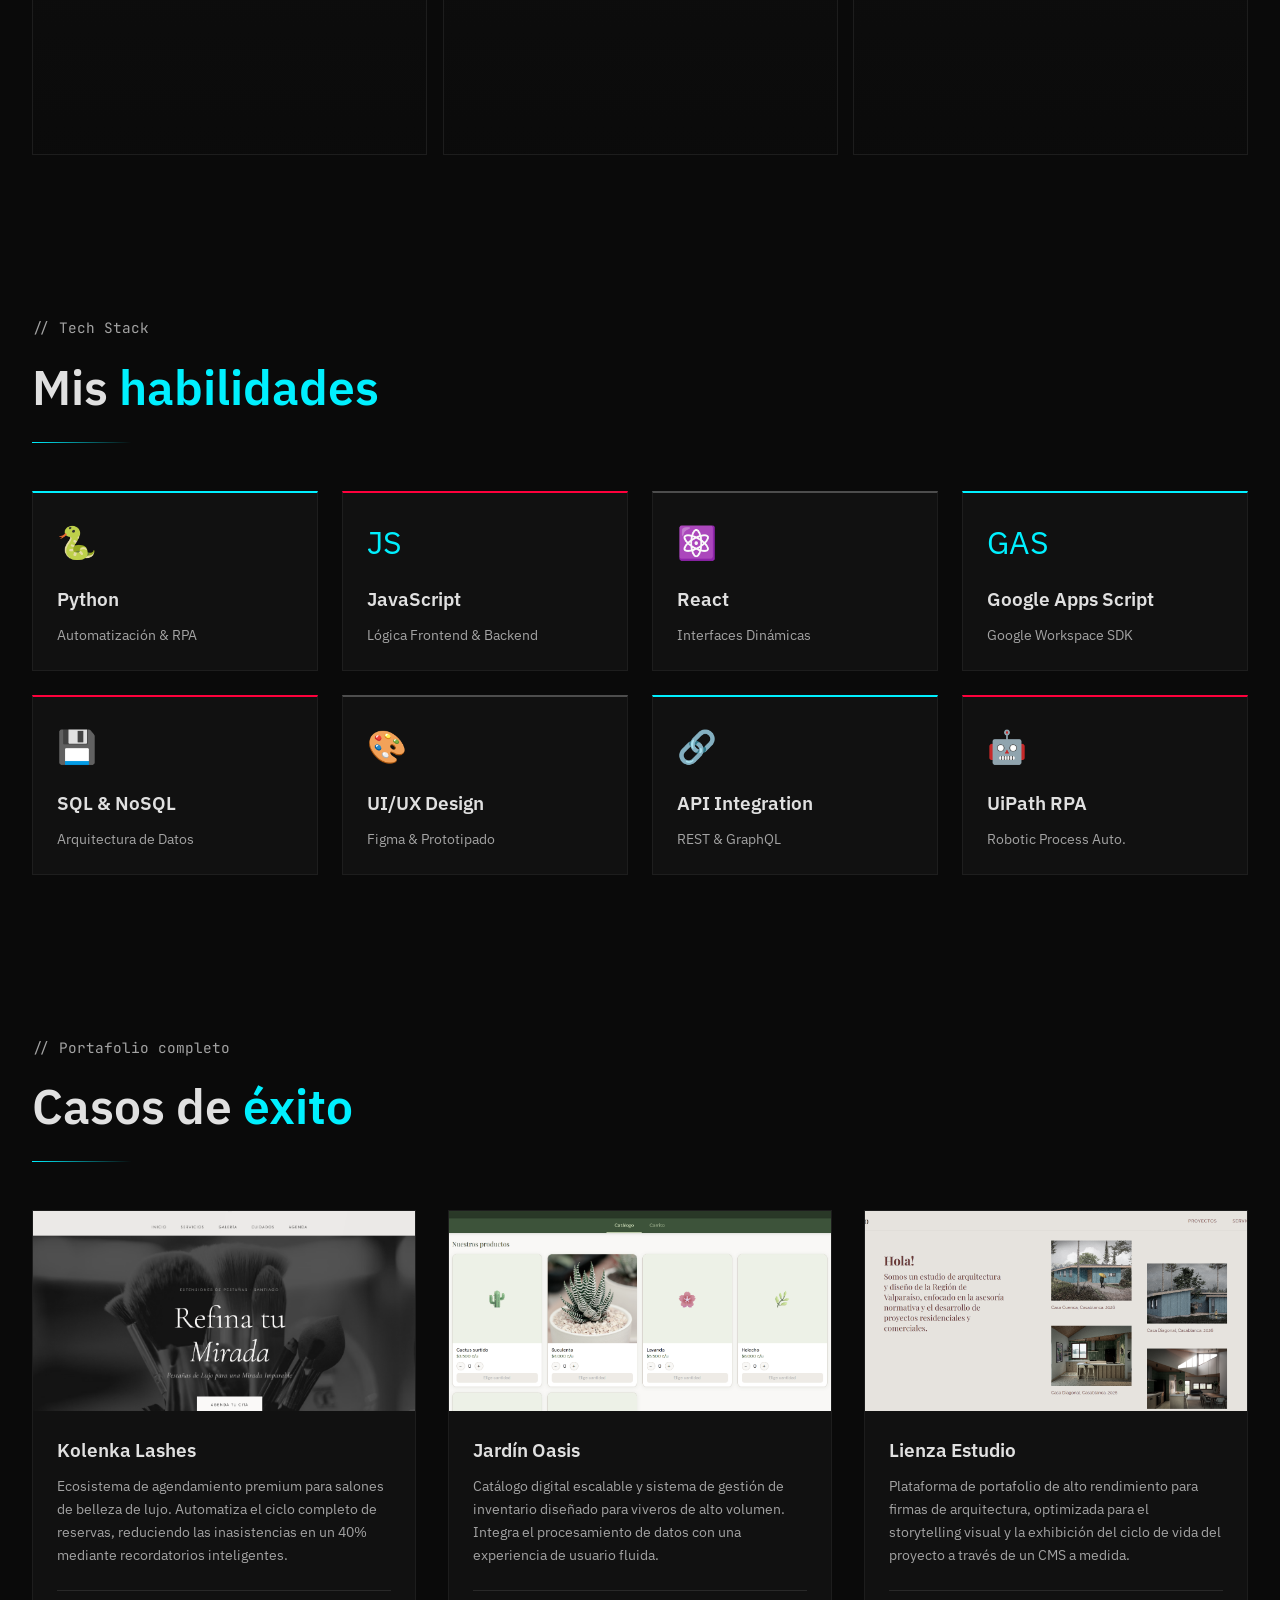
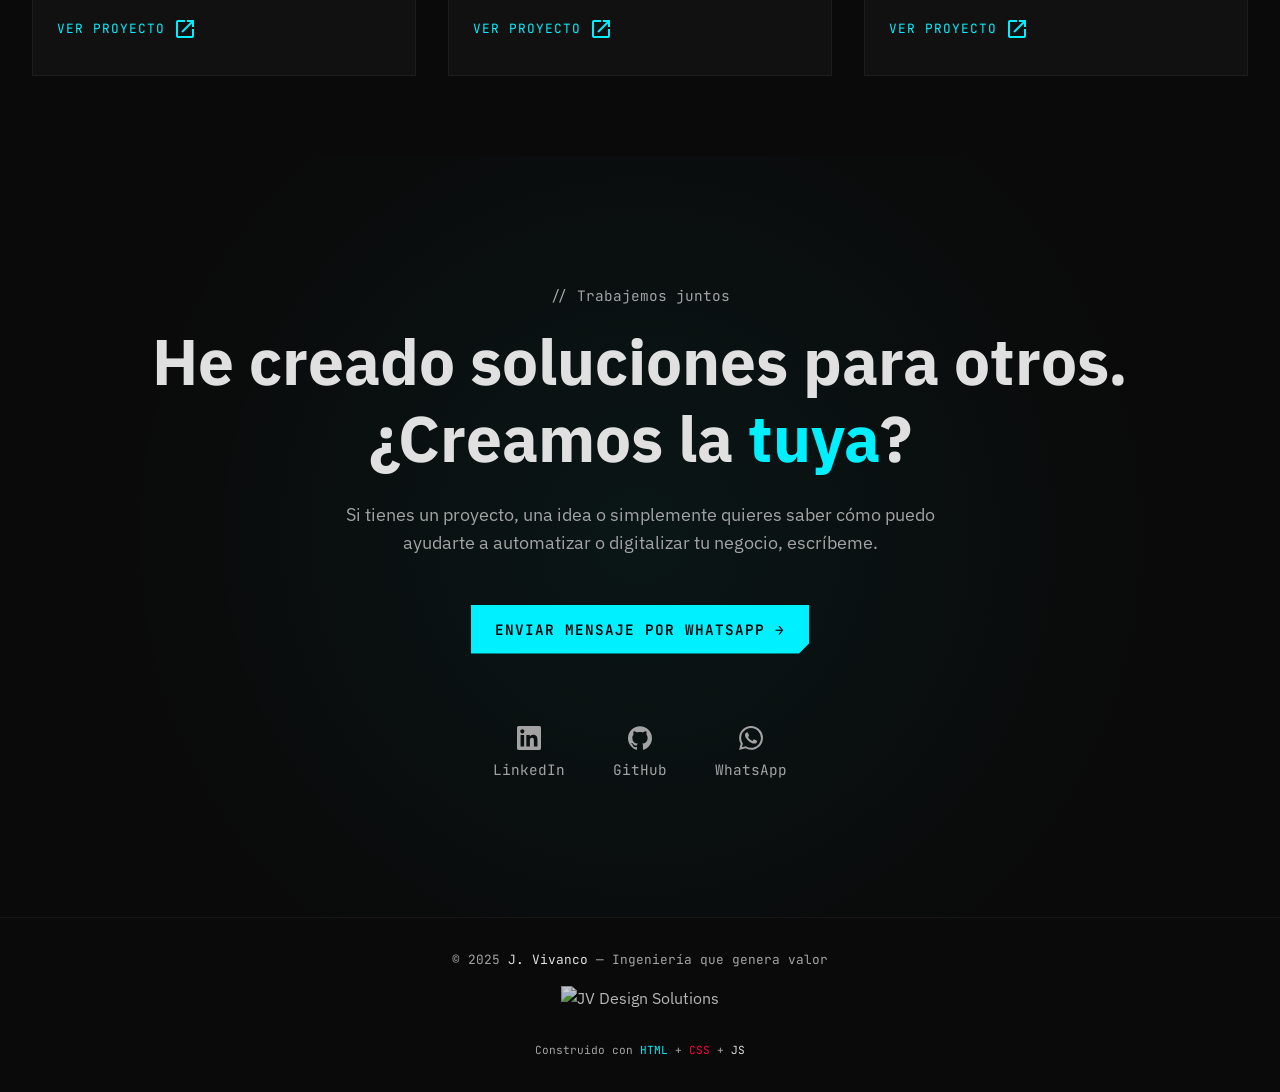
==== commit ccbe1fb7: "Corrección de logo" ====
--- a/index.html
+++ b/index.html
@@ -56,7 +56,7 @@
     <!-- NAV -->
     <nav>
         <a class="nav-logo" href="#hero">
-            <img alt="JV Design Solutions" class="logo-img" loading="lazy" src="img/logo.png"
+            <img alt="JV Design Solutions" class="logo-img" loading="lazy" src="img/LogoSinFondo.png"
                 style="height: 60px; width: auto; object-fit: contain;" />
         </a>
         <ul class="nav-links">
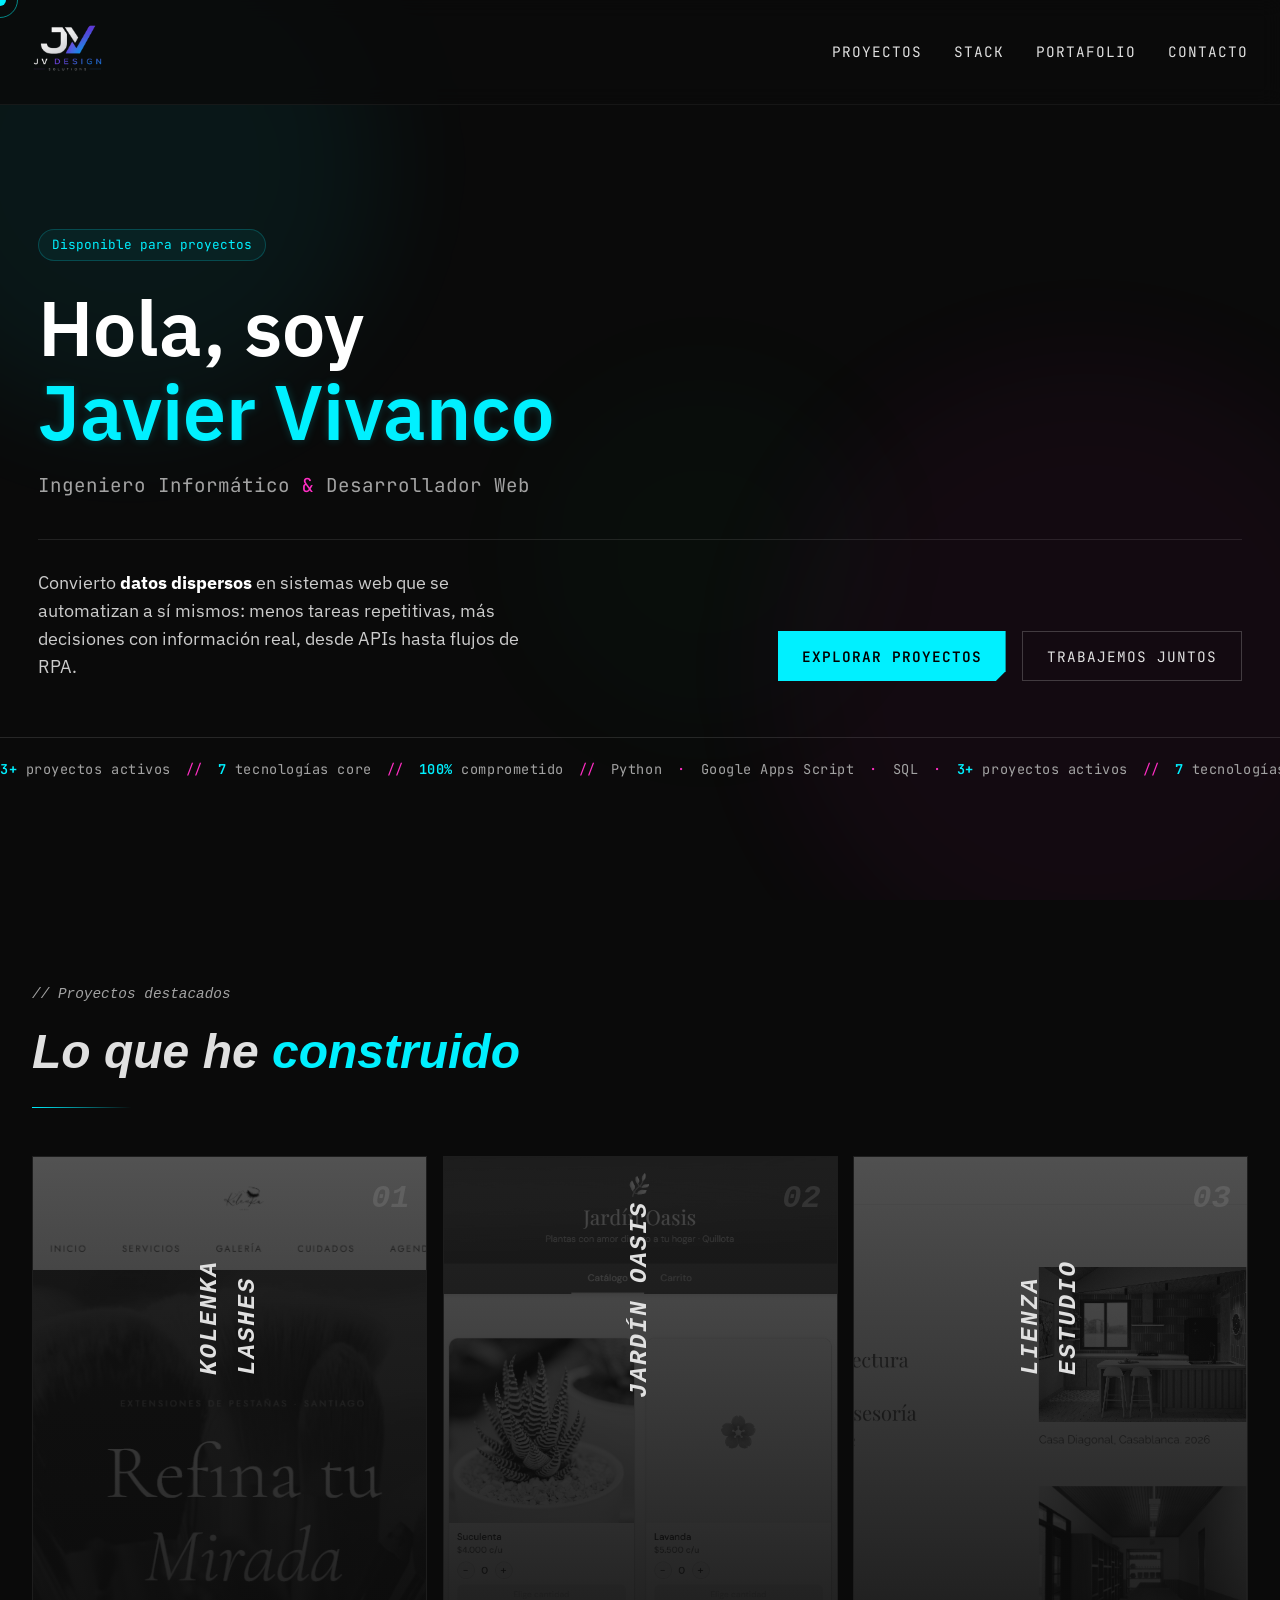
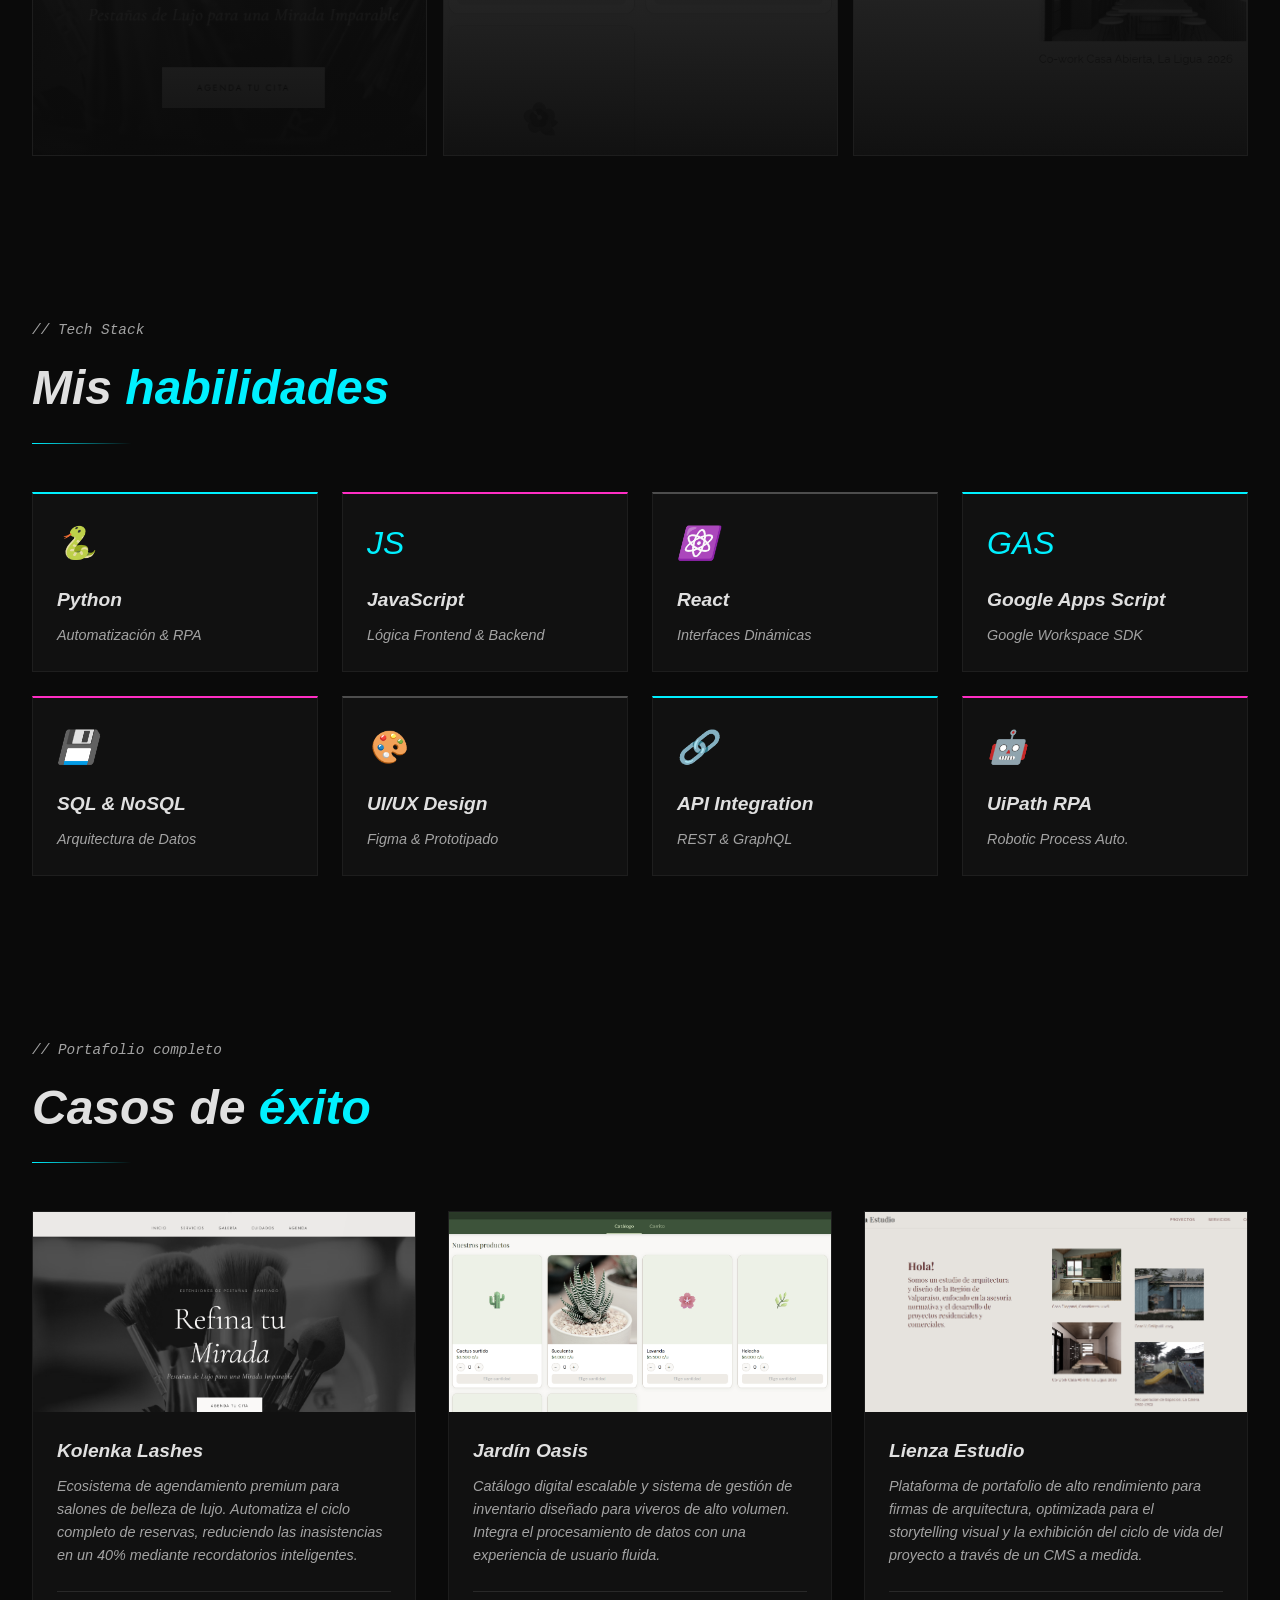
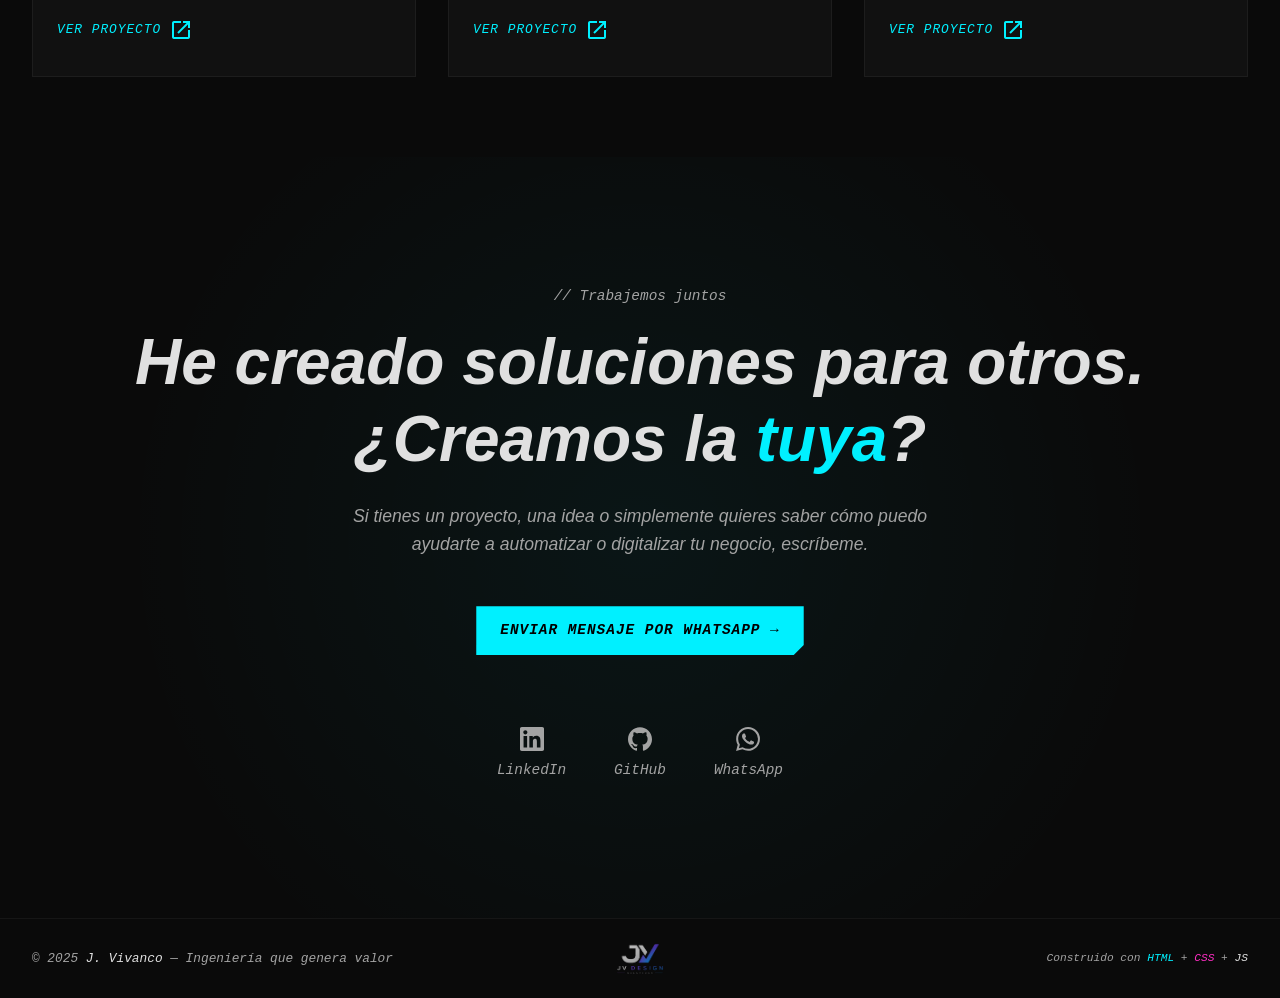
==== commit 9a681f45: "Correcciones varias" ====
--- a/index.html
+++ b/index.html
@@ -56,8 +56,7 @@
     <!-- NAV -->
     <nav>
         <a class="nav-logo" href="#hero">
-            <img alt="JV Design Solutions" class="logo-img" loading="lazy" src="img/LogoSinFondo.png"
-                style="height: 60px; width: auto; object-fit: contain;" />
+            <img alt="JV Design Solutions" class="logo-img" loading="lazy" src="img/logo-crop.png" />
         </a>
         <ul class="nav-links">
             <li><a href="#proyectos">Proyectos</a></li>
@@ -85,38 +84,23 @@
                 <span class="name">Hola, soy</span><br /><span class="accent-cyan">Javier Vivanco</span>
             </h1>
             <p class="hero-role">Ingeniero Informático <span>&amp;</span> Desarrollador Web</p>
-            <p class="hero-desc">
-                Combino <strong>ingeniería de datos</strong> con <strong>automatización</strong> para crear
-                soluciones web reales y medibles. Desde APIs hasta RPA, construyo sistemas que trabajan por ti.
-            </p>
-            <div class="hero-cta">
-                <a class="btn-primary" href="#portafolio">Explorar proyectos</a>
-                <a class="btn-outline" href="#contacto">Trabajemos juntos</a>
-            </div>
-            <div class="hero-stats">
-                <div class="stat">
-                    <span class="stat-n">3+</span>
-                    <span class="stat-l">Proyectos activos</span>
-                </div>
-                <div class="stat">
-                    <span class="stat-n mag">7</span>
-                    <span class="stat-l">Tecnologías core</span>
-                </div>
-                <div class="stat">
-                    <span class="stat-n">100%</span>
-                    <span class="stat-l">Comprometido</span>
-                </div>
-            </div>
-        </div>
-        <div class="hero-avatar">
-            <div class="avatar-frame">
-                <div class="avatar-glow"></div>
-                <img alt="J. Vivanco" class="avatar-img" decoding="async" loading="lazy" src="img/avatar.jpg"
-                    onerror="this.style.display='none'; this.parentElement.style.background='linear-gradient(135deg,#0a1a1a,#1a0a1a)'; this.parentElement.innerHTML += '&lt;div style=\'position:absolute;inset:0;display:flex;align-items:center;justify-content:center;font-family:var(--font-mono);color:var(--cyan);font-size:4rem;font-weight:800;\'&gt;JV&lt;/div&gt;';" />
-                <div class="avatar-corner tl"></div>
-                <div class="avatar-corner tr"></div>
-                <div class="avatar-corner bl"></div>
-                <div class="avatar-corner br"></div>
+            <div class="hero-meta">
+                <p class="hero-desc">
+                    Convierto <strong>datos dispersos</strong> en sistemas web que se automatizan a sí mismos:
+                    menos tareas repetitivas, más decisiones con información real, desde APIs hasta flujos de RPA.
+                </p>
+                <div class="hero-cta">
+                    <a class="btn-primary" href="#portafolio">Explorar proyectos</a>
+                    <a class="btn-outline" href="#contacto">Trabajemos juntos</a>
+                </div>
+            </div>
+        </div>
+        <div class="hero-ticker-wrap">
+            <div class="hero-ticker">
+                <span><b>3+</b> proyectos activos <i>//</i> <b>7</b> tecnologías core <i>//</i> <b>100%</b>
+                    comprometido <i>//</i> Python <i>·</i> Google Apps Script <i>·</i> SQL <i>·</i></span>
+                <span aria-hidden="true"><b>3+</b> proyectos activos <i>//</i> <b>7</b> tecnologías core <i>//</i>
+                    <b>100%</b> comprometido <i>//</i> Python <i>·</i> Google Apps Script <i>·</i> SQL <i></span>
             </div>
         </div>
     </section>
@@ -133,7 +117,7 @@
         <div class="panels-container reveal">
             <!-- Panel 1 -->
             <div class="panel panel-1">
-                <div class="panel-bg" style="background-image: url('img/panel-kolenka.jpg');"></div>
+                <div class="panel-bg" style="background-image: url('img/Kolenka.png');"></div>
                 <div class="panel-overlay"></div>
                 <div class="panel-accent-line"></div>
                 <div class="panel-number">01</div>
@@ -157,7 +141,7 @@
             </div>
             <!-- Panel 2 -->
             <div class="panel panel-2">
-                <div class="panel-bg" style="background-image: url('img/panel-jardin.jpg');"></div>
+                <div class="panel-bg" style="background-image: url('img/Oasis.png');"></div>
                 <div class="panel-overlay"></div>
                 <div class="panel-accent-line"></div>
                 <div class="panel-number">02</div>
@@ -181,7 +165,7 @@
             </div>
             <!-- Panel 3 -->
             <div class="panel panel-3">
-                <div class="panel-bg" style="background-image: url('img/panel-lienza.jpg');"></div>
+                <div class="panel-bg" style="background-image: url('img/Lienza.png');"></div>
                 <div class="panel-overlay"></div>
                 <div class="panel-accent-line"></div>
                 <div class="panel-number">03</div>
@@ -306,14 +290,15 @@
 
     <!-- FOOTER -->
     <footer>
-        <p class="footer-text">© 2025 <span>J. Vivanco</span> — Ingeniería que genera valor</p>
-        <img alt="JV Design Solutions" class="logo-img" loading="lazy" src="img/logo.png"
-            style="height: 40px; width: auto; opacity: 0.8; object-fit: contain;" />
-        <p class="footer-sig" style="font-family:var(--font-mono);font-size:.7rem;color:var(--text-muted);">
-            Construido con
-            <span style="color:var(--cyan)">HTML</span> + <span style="color:var(--magenta)">CSS</span> +
-            <span style="color:var(--text)">JS</span>
-        </p>
+        <div class="footer-inner">
+            <p class="footer-text">© 2025 <span>J. Vivanco</span> — Ingeniería que genera valor</p>
+            <img alt="JV Design Solutions" class="footer-logo" loading="lazy" src="img/logo-crop.png" />
+            <p class="footer-sig">
+                Construido con
+                <span style="color:var(--cyan)">HTML</span> + <span style="color:var(--magenta)">CSS</span> +
+                <span style="color:var(--text)">JS</span>
+            </p>
+        </div>
     </footer>
 
     <!-- MODAL GALERÍA -->
--- a/css/styles.css
+++ b/css/styles.css
@@ -2,7 +2,7 @@
 :root {
   --cyan: #00f0ff;
   --cyan-dim: rgba(0, 240, 255, 0.2);
-  --magenta: #ff003c;
+  --magenta: #ff2ec4;
   --bg: #0a0a0a;
   --bg-panel: #111111;
   --text: #e0e0e0;
@@ -136,8 +136,9 @@
 }
 
 .nav-logo .logo-img {
-  height: 40px;
+  height: 48px;
   width: auto;
+  object-fit: contain;
 }
 
 .nav-links {
@@ -204,12 +205,12 @@
 #hero {
   min-height: 100vh;
   display: flex;
-  align-items: center;
-  padding: 6rem 2rem 2rem;
+  flex-direction: column;
+  justify-content: center;
+  padding: 8rem 3vw 0;
   position: relative;
   overflow: hidden;
-  max-width: 1400px;
-  margin: 0 auto;
+  width: 100%;
 }
 
 .hero-ambient {
@@ -241,7 +242,7 @@
   right: -10%;
   width: 50vw;
   height: 50vw;
-  background: rgba(255, 0, 60, 0.1);
+  background: rgba(255, 46, 196, 0.1);
   animation-delay: -5s;
 }
 
@@ -264,9 +265,11 @@
   }
 }
 
+
 .hero-content {
-  flex: 1;
-  max-width: 800px;
+  width: 100%;
+  max-width: 1500px;
+  margin: 0 auto;
   z-index: 1;
 }
 
@@ -304,10 +307,20 @@
   color: var(--magenta);
 }
 
+.hero-meta {
+  display: flex;
+  justify-content: space-between;
+  align-items: flex-end;
+  flex-wrap: wrap;
+  gap: 2rem;
+  margin-top: 2.4rem;
+  padding-top: 1.8rem;
+  border-top: 1px solid rgba(255, 255, 255, 0.1);
+}
+
 .hero-desc {
   font-size: 1.1rem;
-  max-width: 600px;
-  margin-bottom: 2.5rem;
+  max-width: 46ch;
   color: #ccc;
 }
 
@@ -318,7 +331,6 @@
 .hero-cta {
   display: flex;
   gap: 1rem;
-  margin-bottom: 3rem;
 }
 
 .btn-primary,
@@ -365,96 +377,50 @@
   }
 }
 
-.hero-stats {
-  display: flex;
-  gap: 3rem;
-  border-top: 1px solid rgba(255, 255, 255, 0.1);
-  padding-top: 2rem;
-}
-
-.stat {
-  display: flex;
-  flex-direction: column;
-}
-
-.stat-n {
-  font-family: var(--font-mono);
-  font-size: 2rem;
-  font-weight: 700;
+.hero-ticker-wrap {
+  width: 100vw;
+  margin-left: calc(50% - 50vw);
+  margin-top: 3.5rem;
+  border-top: 1px solid rgba(255, 255, 255, 0.12);
+  overflow: hidden;
+  white-space: nowrap;
+  padding: 1.1rem 0;
+}
+
+.hero-ticker {
+  display: inline-block;
+  font-family: var(--font-mono);
+  font-size: 0.85rem;
+  color: var(--text-muted);
+  letter-spacing: 0.04em;
+  animation: hero-ticker-scroll 26s linear infinite;
+}
+
+.hero-ticker b {
   color: var(--cyan);
-  line-height: 1;
-}
-
-.stat-n.mag {
+  font-weight: 600;
+}
+
+.hero-ticker i {
+  font-style: normal;
   color: var(--magenta);
-}
-
-.stat-l {
-  font-size: 0.8rem;
-  color: var(--text-muted);
-  text-transform: uppercase;
-  letter-spacing: 1px;
-  margin-top: 0.5rem;
-}
-
-.hero-avatar {
-  flex: 1;
-  display: flex;
-  justify-content: center;
-  align-items: center;
-  perspective: 1000px;
-}
-
-.avatar-frame {
-  position: relative;
-  width: 300px;
-  height: 400px;
-  border: 1px solid rgba(255, 255, 255, 0.1);
-  background: var(--bg-panel);
-  transform-style: preserve-3d;
-  transition: transform 0.5s ease;
-}
-
-@media (hover: hover) {
-  .avatar-frame:hover {
-    transform: rotateY(-5deg) rotateX(5deg);
-  }
-}
-
-.avatar-glow {
-  position: absolute;
-  inset: -20px;
-  background: radial-gradient(circle at center, rgba(0, 240, 255, 0.2), transparent 70%);
-  opacity: 0;
-  transition: opacity var(--transition);
-  z-index: -1;
-}
-
-@media (hover: hover) {
-  .avatar-frame:hover .avatar-glow {
-    opacity: 1;
-  }
-}
-
-.avatar-img {
-  width: 100%;
-  height: 100%;
-  object-fit: cover;
-  filter: grayscale(100%) contrast(1.2);
-  transition: filter var(--transition);
-}
-
-@media (hover: hover) {
-  .avatar-frame:hover .avatar-img {
-    filter: grayscale(0%);
-  }
-}
-
-.avatar-corner {
-  position: absolute;
-  width: 15px;
-  height: 15px;
-  border: 2px solid var(--cyan);
+  margin: 0 0.4rem;
+}
+
+@keyframes hero-ticker-scroll {
+  from {
+    transform: translateX(0);
+  }
+
+  to {
+    transform: translateX(-50%);
+  }
+}
+
+@media (prefers-reduced-motion: reduce) {
+  .hero-ticker {
+    animation: none;
+  }
 }
 
 .tl {
@@ -955,28 +921,62 @@
 }
 
 footer {
-  padding: 2rem;
+  padding: 1.5rem 2rem;
   border-top: 1px solid rgba(255, 255, 255, 0.05);
-  display: flex;
-  flex-direction: column;
+}
+
+.footer-inner {
+  max-width: 1400px;
+  margin: 0 auto;
+  display: grid;
+  grid-template-columns: 1fr auto 1fr;
   align-items: center;
-  gap: 1rem;
-  text-align: center;
+  gap: 1.5rem;
 }
 
 .footer-text {
   font-family: var(--font-mono);
   font-size: 0.8rem;
   color: var(--text-muted);
+  text-align: left;
 }
 
 .footer-text span {
   color: var(--text);
 }
 
-footer .logo-img {
-  height: 20px;
-  opacity: 0.5;
+.footer-logo {
+  height: 32px;
+  width: auto;
+  object-fit: contain;
+  opacity: 0.75;
+  justify-self: center;
+}
+
+.footer-sig {
+  font-family: var(--font-mono);
+  font-size: 0.7rem;
+  color: var(--text-muted);
+  text-align: right;
+  justify-self: end;
+}
+
+@media (max-width: 768px) {
+  .footer-inner {
+    grid-template-columns: 1fr;
+    justify-items: center;
+    text-align: center;
+    gap: 1rem;
+  }
+
+  .footer-text,
+  .footer-sig {
+    text-align: center;
+  }
+
+  .footer-sig {
+    justify-self: center;
+  }
 }
 
 /* OPTIMIZED MODAL STYLES */
@@ -1004,8 +1004,8 @@
   background: var(--bg);
   border: 1px solid rgba(255, 255, 255, 0.1);
   width: 90%;
-  max-width: 900px;
-  max-height: 90vh;
+  max-width: 680px;
+  max-height: 80vh;
   overflow-y: auto;
   position: relative;
   opacity: 0;
@@ -1020,7 +1020,7 @@
 }
 
 .modal-header {
-  padding: 1.5rem;
+  padding: 1.1rem 1.5rem;
   border-bottom: 1px solid rgba(255, 255, 255, 0.1);
   display: flex;
   justify-content: space-between;
@@ -1056,18 +1056,18 @@
 }
 
 .modal-body {
-  padding: 2rem;
+  padding: 1.25rem 1.5rem 1.5rem;
 }
 
 .modal-grid {
   display: grid;
-  grid-template-columns: 1fr;
-  gap: 1.5rem;
-}
-
-@media (min-width: 640px) {
+  grid-template-columns: repeat(3, 1fr);
+  gap: 0.85rem;
+}
+
+@media (max-width: 480px) {
   .modal-grid {
-    grid-template-columns: 1fr 1fr;
+    grid-template-columns: repeat(2, 1fr);
   }
 }
 
@@ -1088,7 +1088,7 @@
 }
 
 .modal-placeholder {
-  font-size: 3rem;
+  font-size: 1.8rem;
   text-align: center;
   color: var(--cyan);
   line-height: 1.4;
@@ -1096,8 +1096,8 @@
 
 .modal-caption {
   color: var(--text-muted);
-  font-size: 0.85rem;
-  margin-top: 0.75rem;
+  font-size: 0.75rem;
+  margin-top: 0.5rem;
   text-align: center;
 }
 
@@ -1219,34 +1219,17 @@
   }
 
   #hero {
-    flex-direction: column-reverse;
     padding-top: 8rem;
     text-align: center;
+  }
+
+  .hero-meta {
+    flex-direction: column;
+    align-items: center;
   }
 
   .hero-cta {
     justify-content: center;
     flex-wrap: wrap;
   }
-
-  .hero-stats {
-    justify-content: center;
-    flex-wrap: wrap;
-    gap: 1.5rem;
-  }
-
-  .hero-avatar {
-    margin-bottom: 3rem;
-  }
-
-  .avatar-frame {
-    width: 250px;
-    height: 250px;
-    border-radius: 50%;
-    overflow: hidden;
-  }
-
-  .avatar-corner {
-    display: none;
-  }
-}
+}
